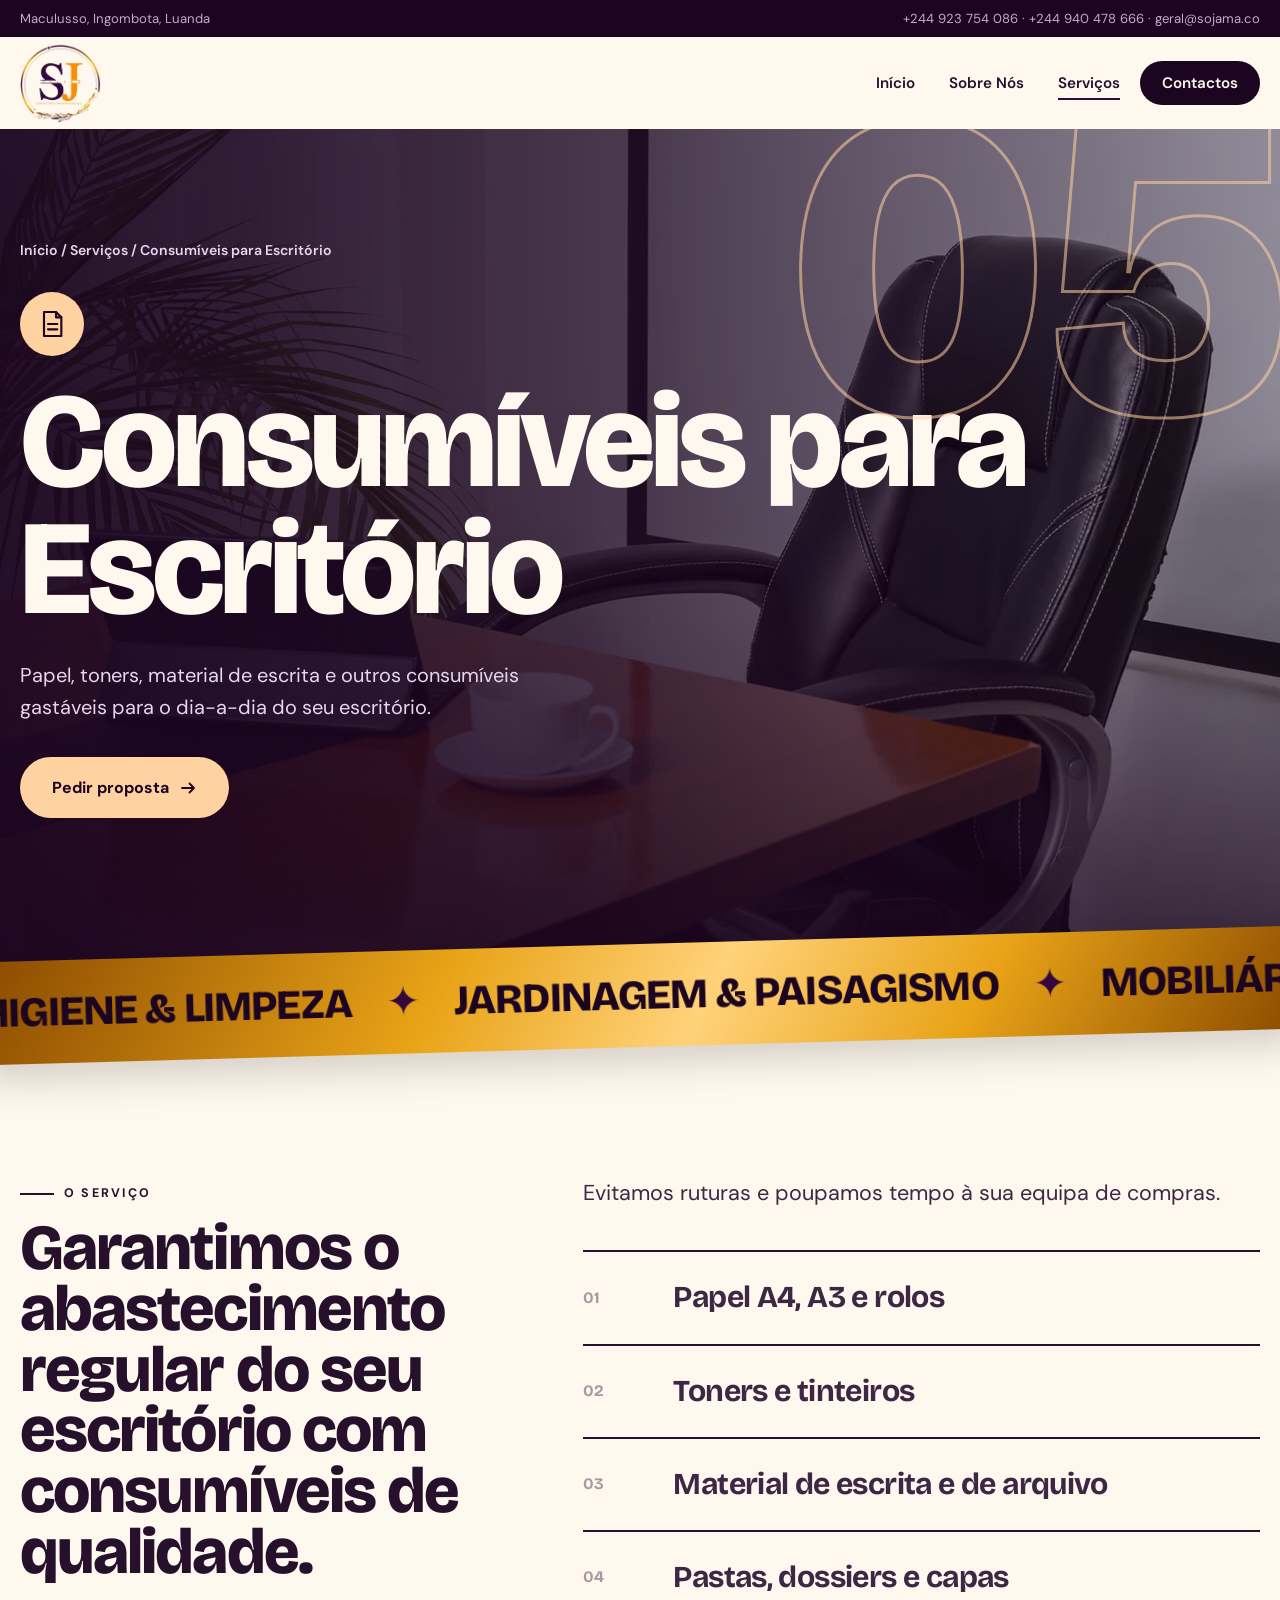
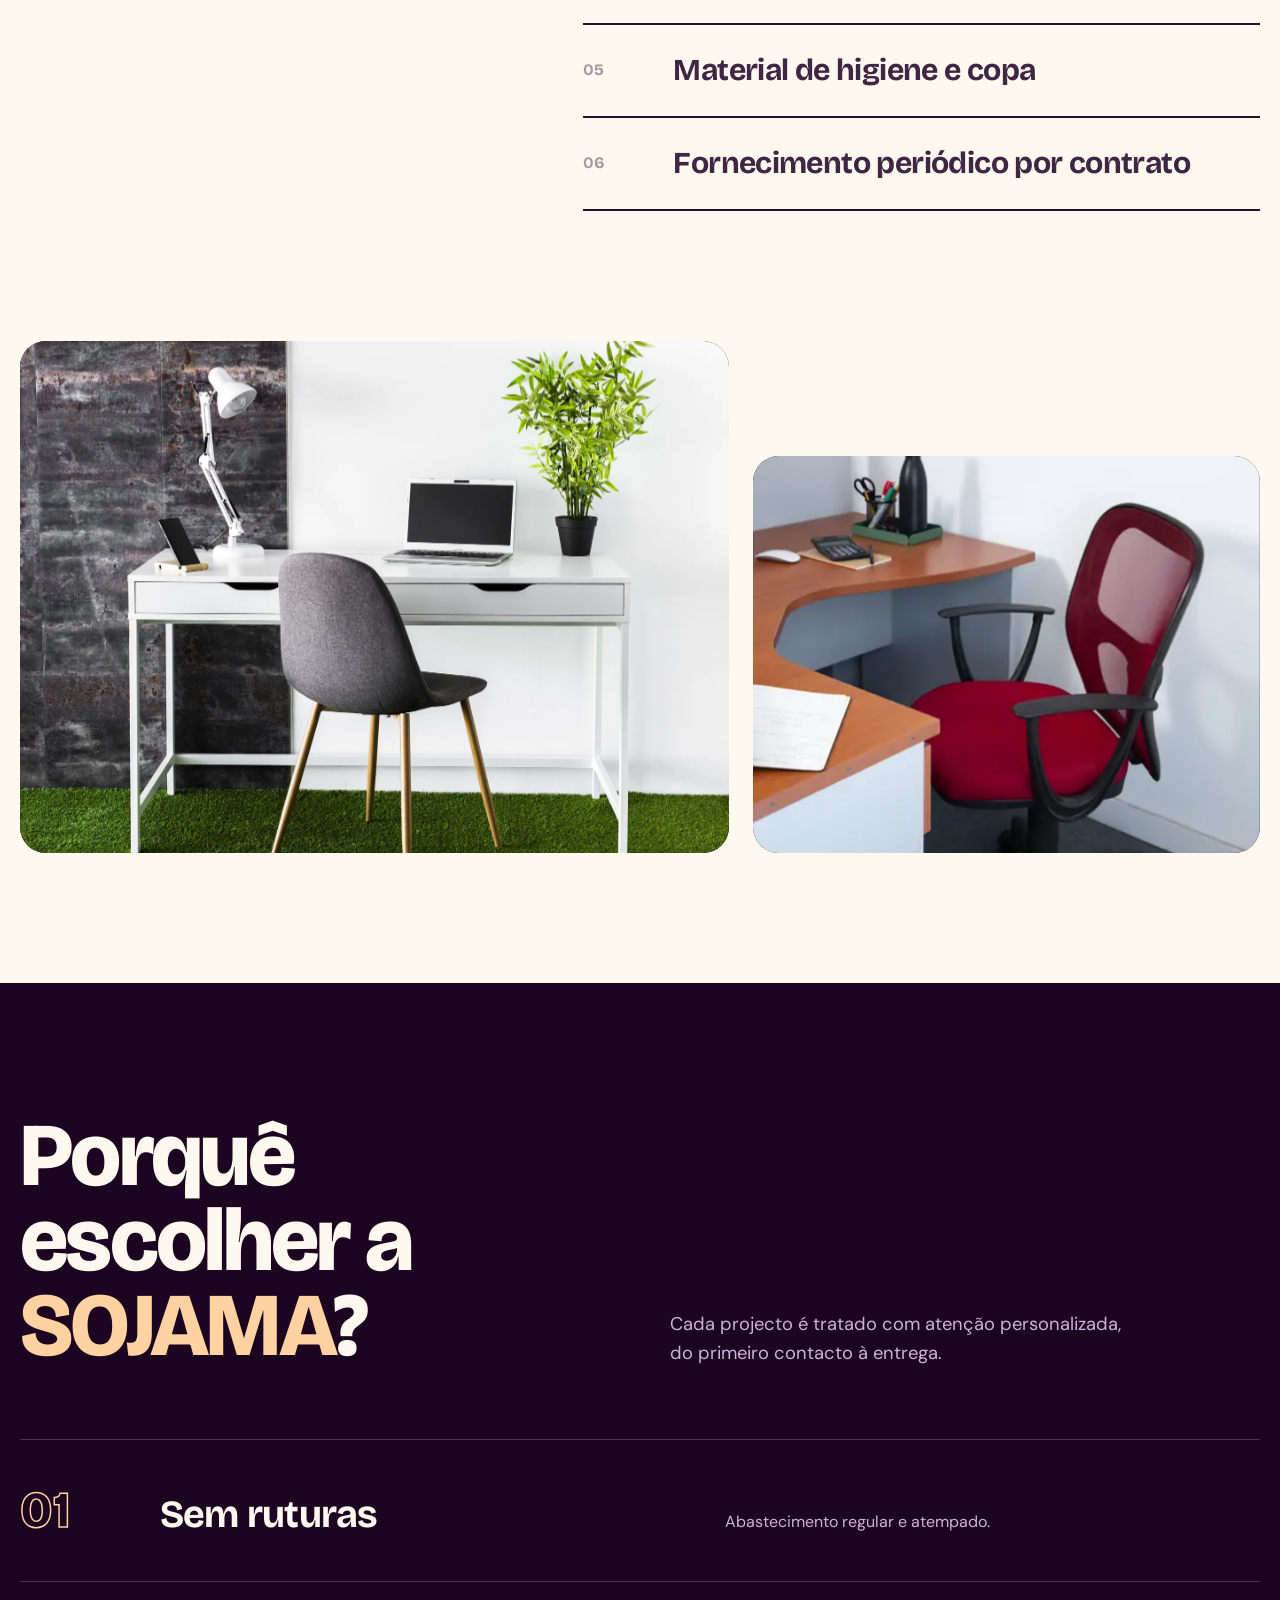
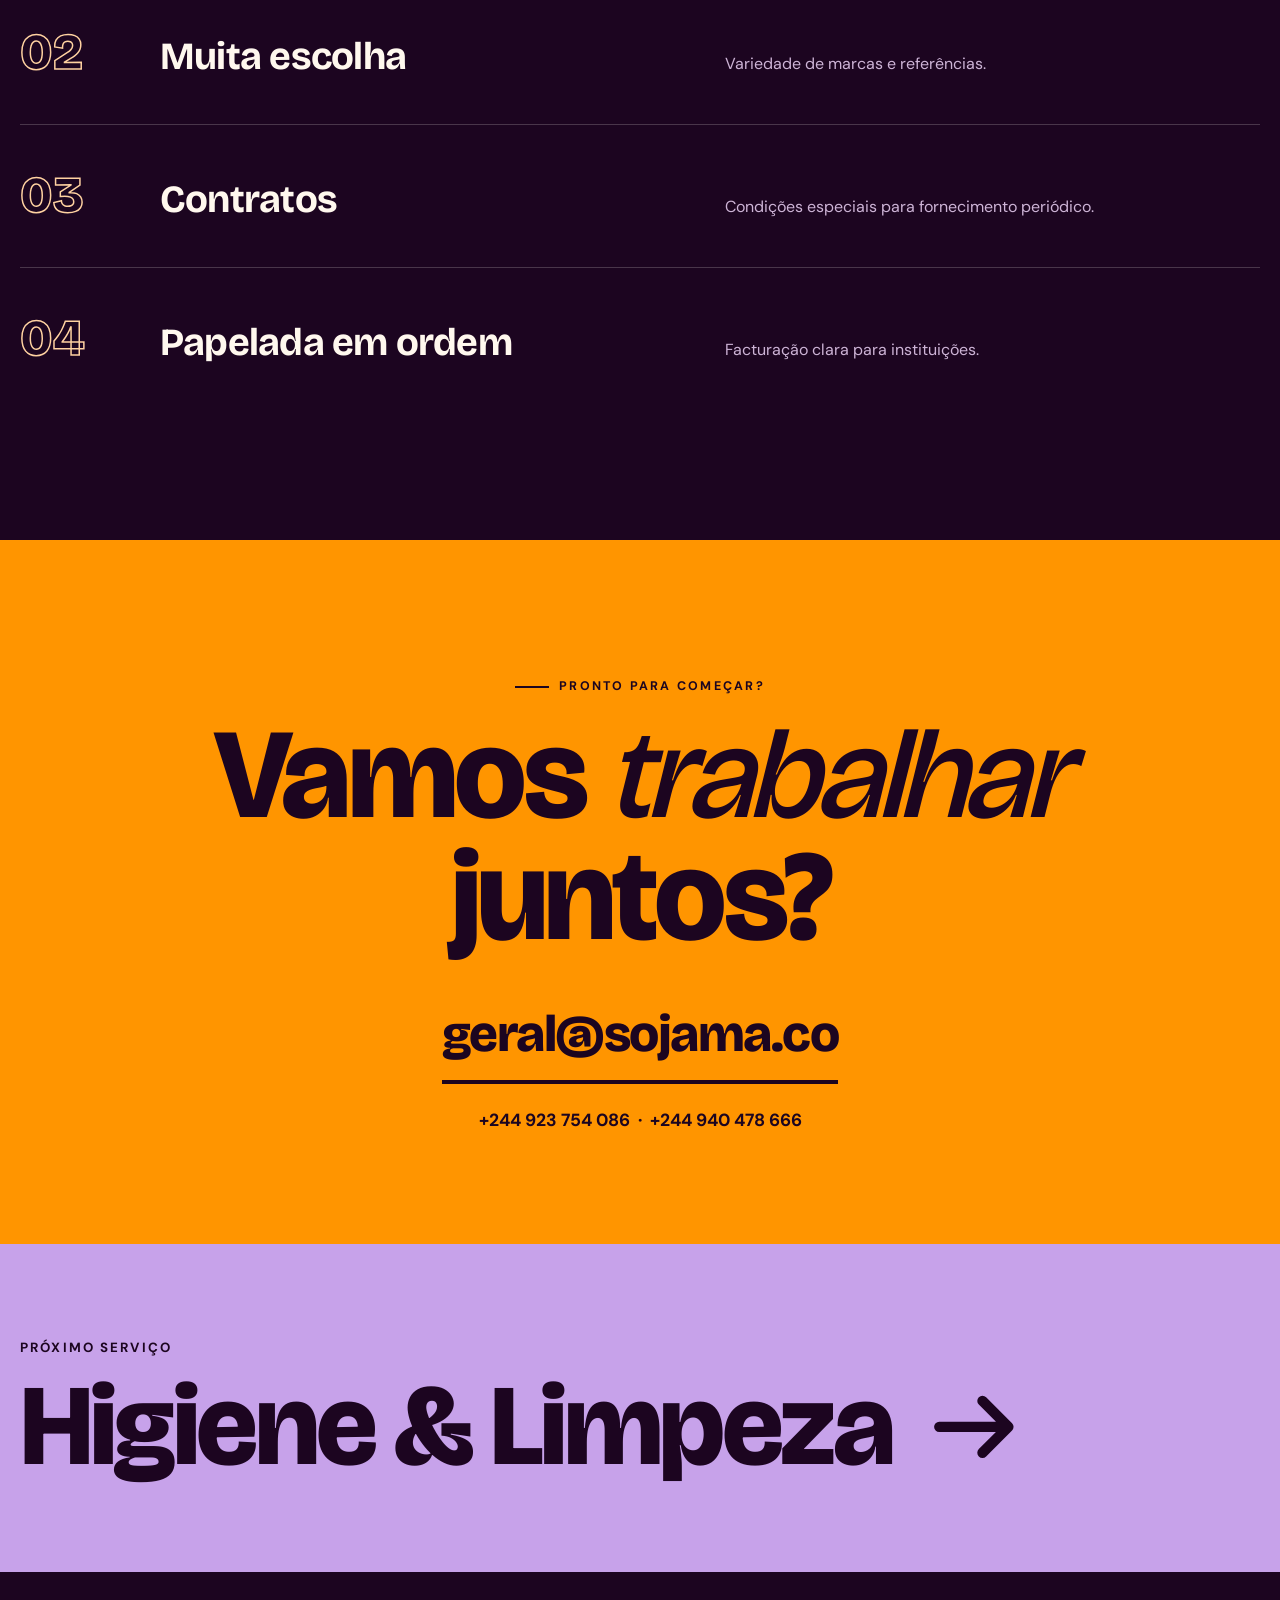
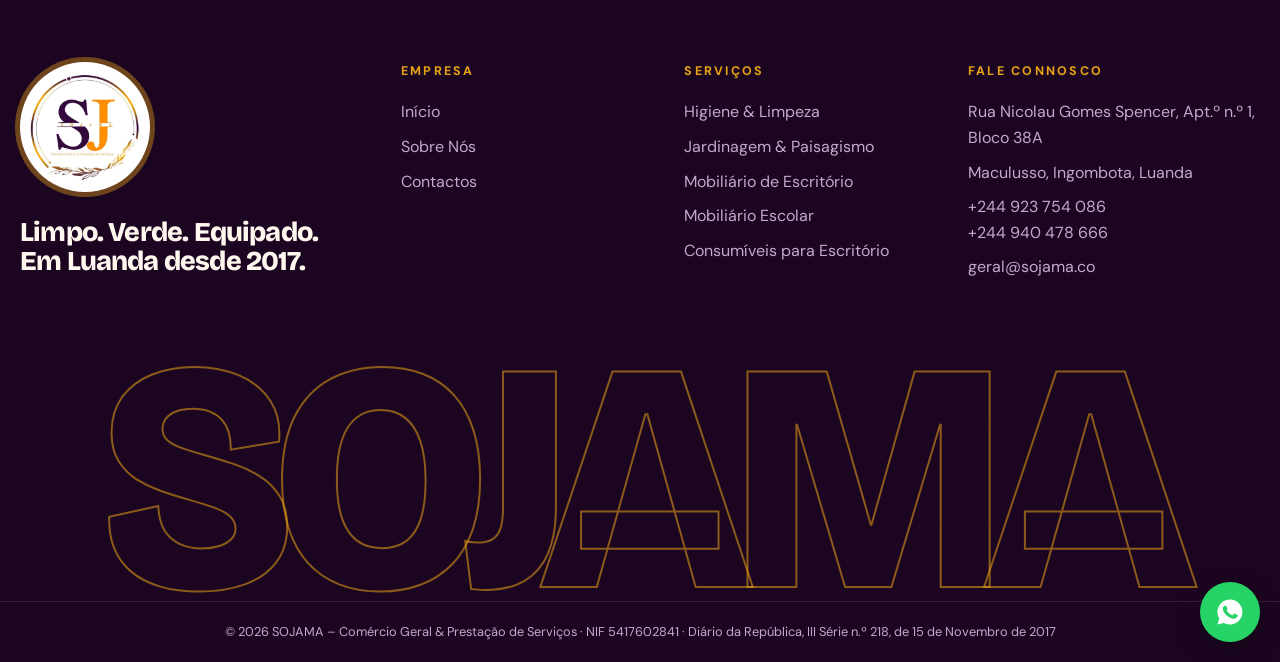
==== consumiveis-escritorio.html @ 125b34f8 "Subida da sojama" ====
<!DOCTYPE html>
<html lang="pt-AO">
<head>
<meta charset="utf-8">
<meta name="viewport" content="width=device-width, initial-scale=1">
<title>Consumíveis para Escritório | SOJAMA</title>
<meta name="description" content="Papel, toners, material de escrita e outros consumíveis gastáveis para o dia-a-dia do seu escritório.">
<link rel="preconnect" href="https://fonts.googleapis.com"><link rel="preconnect" href="https://fonts.gstatic.com" crossorigin>
<link href="https://fonts.googleapis.com/css2?family=Bricolage+Grotesque:opsz,wght@12..96,500;12..96,700;12..96,800&family=DM+Sans:wght@400;500;700&display=swap" rel="stylesheet">
<link rel="icon" href="imagem/logo.png">
<meta name="theme-color" content="#34083d">
<link rel="stylesheet" href="css/style.css">
<script>document.documentElement.classList.add('js')</script>
</head>
<body>
<div class="progress"></div>
<div class="topbar"><div class="container"><span>Maculusso, Ingombota, Luanda</span><span><a href="tel:+244923754086">+244 923 754 086</a> · <a href="tel:+244940478666">+244 940 478 666</a> · <a href="mailto:geral@sojama.co">geral@sojama.co</a></span></div></div>
<header class="site"><div class="container">
<a class="logo" href="index.html" aria-label="SOJAMA – início"><img src="imagem/logo.png" alt="SOJAMA – Comércio Geral &amp; Prestação de Serviços" width="64" height="64"></a>
<button class="burger" aria-label="Menu"><span></span><span></span><span></span></button>
<nav id="menu"><ul>
<li><a class="nl" href="index.html">Início</a></li>
<li><a class="nl" href="sobre.html">Sobre Nós</a></li>
<li class="drop"><a class="nl ativo" href="index.html#servicos">Serviços</a><ul><li><a href="higiene-limpeza.html" style="--c:#c7a2ea"><svg viewBox="0 0 24 24" fill="none" stroke="currentColor" stroke-width="1.6" stroke-linecap="round" stroke-linejoin="round" ><path d="M12 2l2.2 6.3L21 10l-6.8 1.7L12 18l-2.2-6.3L3 10l6.8-1.7z"/><path d="M19 15l.8 2.2L22 18l-2.2.8L19 21l-.8-2.2L16 18l2.2-.8z"/></svg> Higiene & Limpeza</a></li><li><a href="jardinagem-paisagismo.html" style="--c:#f2b632"><svg viewBox="0 0 24 24" fill="none" stroke="currentColor" stroke-width="1.6" stroke-linecap="round" stroke-linejoin="round" ><path d="M20 4C10 4 4 9 4 16c0 2 .8 3.5 2 4 1-5 4-8 9-10-4 3-6 6-7 11 8 0 12-6 12-17z"/></svg> Jardinagem & Paisagismo</a></li><li><a href="mobiliario-escritorio.html" style="--c:#ff9500"><svg viewBox="0 0 24 24" fill="none" stroke="currentColor" stroke-width="1.6" stroke-linecap="round" stroke-linejoin="round" ><path d="M3 8h18v3H3z"/><path d="M5 11v9M19 11v9M9 11v4h6v-4"/></svg> Mobiliário de Escritório</a></li><li><a href="mobiliario-escolar.html" style="--c:#ff7f9e"><svg viewBox="0 0 24 24" fill="none" stroke="currentColor" stroke-width="1.6" stroke-linecap="round" stroke-linejoin="round" ><path d="M2 9l10-5 10 5-10 5z"/><path d="M6 11v5c3 3 9 3 12 0v-5"/></svg> Mobiliário Escolar</a></li><li><a href="consumiveis-escritorio.html" style="--c:#ffd2a1"><svg viewBox="0 0 24 24" fill="none" stroke="currentColor" stroke-width="1.6" stroke-linecap="round" stroke-linejoin="round" ><path d="M6 3h9l4 4v14H6z"/><path d="M15 3v4h4M9 12h7M9 16h7"/></svg> Consumíveis para Escritório</a></li></ul></li>
<li><a class="nl pill" href="contactos.html">Contactos</a></li>
</ul></nav>
</div></header>

<section class="ph" style="--c:#ffd2a1"><div class="ph-bg"><img data-vel=".18" src="img/escritorio-cadeira-preta-1600.webp" srcset="img/escritorio-cadeira-preta-640.webp 512w, img/escritorio-cadeira-preta-1600.webp 1280w" sizes="100vw" width="1280" height="1918" alt="" fetchpriority="high" decoding="async"></div><div class="gnum" data-vel="-.08">05</div>
<div class="container">
<div class="crumbs"><a href="index.html">Início</a> / <a href="index.html#servicos">Serviços</a> / Consumíveis para Escritório</div>
<span class="ph-ico"><svg viewBox="0 0 24 24" fill="none" stroke="currentColor" stroke-width="1.6" stroke-linecap="round" stroke-linejoin="round" stroke-width="1.8"><path d="M6 3h9l4 4v14H6z"/><path d="M15 3v4h4M9 12h7M9 16h7"/></svg></span>
<h1 class="disp rv">Consumíveis para Escritório</h1>
<p class="sub rv">Papel, toners, material de escrita e outros consumíveis gastáveis para o dia-a-dia do seu escritório.</p>
<div class="acoes rv"><a class="btn btn-cor" href="contactos.html">Pedir proposta <svg viewBox="0 0 24 24" fill="none" stroke="currentColor" stroke-width="2.4" stroke-linecap="round" stroke-linejoin="round"><path d="M4 12h16M14 6l6 6-6 6"/></svg></a></div></div></section>
<div class="faixa " aria-hidden="true"><div class="trilho"><span>Higiene & Limpeza<i>✦</i></span><span>Jardinagem & Paisagismo<i>✦</i></span><span>Mobiliário de Escritório<i>✦</i></span><span>Mobiliário Escolar<i>✦</i></span><span>Consumíveis para Escritório<i>✦</i></span><span>Higiene & Limpeza<i>✦</i></span><span>Jardinagem & Paisagismo<i>✦</i></span><span>Mobiliário de Escritório<i>✦</i></span><span>Mobiliário Escolar<i>✦</i></span><span>Consumíveis para Escritório<i>✦</i></span><span>Higiene & Limpeza<i>✦</i></span><span>Jardinagem & Paisagismo<i>✦</i></span><span>Mobiliário de Escritório<i>✦</i></span><span>Mobiliário Escolar<i>✦</i></span><span>Consumíveis para Escritório<i>✦</i></span><span>Higiene & Limpeza<i>✦</i></span><span>Jardinagem & Paisagismo<i>✦</i></span><span>Mobiliário de Escritório<i>✦</i></span><span>Mobiliário Escolar<i>✦</i></span><span>Consumíveis para Escritório<i>✦</i></span></div></div>
<section class="pad" style="--c:#ffd2a1"><div class="container dois">
<div><span class="eyebrow rv">O serviço</span><h2 class="disp rv" style="margin-top:14px">Garantimos o abastecimento regular do seu escritório com consumíveis de qualidade.</h2></div>
<div class="txt rv"><p>Evitamos ruturas e poupamos tempo à sua equipa de compras.</p><div class="itens" style="margin-top:40px"><div class="item rv" style="--d:0s"><i>01</i><span>Papel A4, A3 e rolos</span><svg viewBox="0 0 24 24" fill="none" stroke="currentColor" stroke-width="2.4" stroke-linecap="round" stroke-linejoin="round"><path d="M4 12h16M14 6l6 6-6 6"/></svg></div><div class="item rv" style="--d:0.05s"><i>02</i><span>Toners e tinteiros</span><svg viewBox="0 0 24 24" fill="none" stroke="currentColor" stroke-width="2.4" stroke-linecap="round" stroke-linejoin="round"><path d="M4 12h16M14 6l6 6-6 6"/></svg></div><div class="item rv" style="--d:0.1s"><i>03</i><span>Material de escrita e de arquivo</span><svg viewBox="0 0 24 24" fill="none" stroke="currentColor" stroke-width="2.4" stroke-linecap="round" stroke-linejoin="round"><path d="M4 12h16M14 6l6 6-6 6"/></svg></div><div class="item rv" style="--d:0.15000000000000002s"><i>04</i><span>Pastas, dossiers e capas</span><svg viewBox="0 0 24 24" fill="none" stroke="currentColor" stroke-width="2.4" stroke-linecap="round" stroke-linejoin="round"><path d="M4 12h16M14 6l6 6-6 6"/></svg></div><div class="item rv" style="--d:0.2s"><i>05</i><span>Material de higiene e copa</span><svg viewBox="0 0 24 24" fill="none" stroke="currentColor" stroke-width="2.4" stroke-linecap="round" stroke-linejoin="round"><path d="M4 12h16M14 6l6 6-6 6"/></svg></div><div class="item rv" style="--d:0.25s"><i>06</i><span>Fornecimento periódico por contrato</span><svg viewBox="0 0 24 24" fill="none" stroke="currentColor" stroke-width="2.4" stroke-linecap="round" stroke-linejoin="round"><path d="M4 12h16M14 6l6 6-6 6"/></svg></div></div></div>
</div></section>
<section class="galeria"><div class="container gal">
<figure class="fig ga rv-img"><img src="img/escritorio-mesa-1600.webp" srcset="img/escritorio-mesa-640.webp 640w, img/escritorio-mesa-1600.webp 1600w" sizes="(min-width:960px) 58vw, 100vw" width="1600" height="1600" alt="Secretária branca com computador e cadeira" loading="lazy" decoding="async" data-par=".12"></figure>
<figure class="fig gb rv-img" style="--d:.15s"><img src="img/escritorio-cadeira-vermelha-1600.webp" srcset="img/escritorio-cadeira-vermelha-640.webp 512w, img/escritorio-cadeira-vermelha-1600.webp 1280w" sizes="(min-width:960px) 34vw, 100vw" width="1280" height="1918" alt="Posto de trabalho com cadeira ergonómica vermelha" loading="lazy" decoding="async" data-par=".12"></figure>
</div></section>
<section class="porque pad" style="--c:#ffd2a1"><div class="container">
<div class="pq-topo"><h2 class="disp rv">Porquê escolher a <span style="color:#ffd2a1">SOJAMA</span>?</h2><p class="rv">Cada projecto é tratado com atenção personalizada, do primeiro contacto à entrega.</p></div>
<div class="pq-item rv" style="--d:0s"><span class="pn" style="-webkit-text-stroke-color:#ffd2a1">01</span><h3>Sem ruturas</h3><p>Abastecimento regular e atempado.</p></div><div class="pq-item rv" style="--d:0.07s"><span class="pn" style="-webkit-text-stroke-color:#ffd2a1">02</span><h3>Muita escolha</h3><p>Variedade de marcas e referências.</p></div><div class="pq-item rv" style="--d:0.14s"><span class="pn" style="-webkit-text-stroke-color:#ffd2a1">03</span><h3>Contratos</h3><p>Condições especiais para fornecimento periódico.</p></div><div class="pq-item rv" style="--d:0.21000000000000002s"><span class="pn" style="-webkit-text-stroke-color:#ffd2a1">04</span><h3>Papelada em ordem</h3><p>Facturação clara para instituições.</p></div>
</div></section>
<section class="cta"><div class="container"><span class="eyebrow rv">Pronto para começar?</span><h2 class="disp rv">Vamos <span>trabalhar</span> juntos?</h2><a class="mail rv" href="mailto:geral@sojama.co">geral@sojama.co</a><p class="tels rv"><a href="tel:+244923754086">+244 923 754 086</a> &nbsp;·&nbsp; <a href="tel:+244940478666">+244 940 478 666</a></p></div></section>
<a class="proximo" href="higiene-limpeza.html" style="--c:#c7a2ea"><div class="container"><small>Próximo serviço</small><h2 class="disp">Higiene & Limpeza <svg viewBox="0 0 24 24" fill="none" stroke="currentColor" stroke-width="2.4" stroke-linecap="round" stroke-linejoin="round"><path d="M4 12h16M14 6l6 6-6 6"/></svg></h2></div></a>
<footer class="site"><div class="container">
<div class="fgrid">
<div><div class="flogo"><img src="imagem/logo.png" alt="SOJAMA" width="120" height="120"></div><p class="big">Limpo. Verde. Equipado. Em Luanda desde 2017.</p></div>
<div><h4>Empresa</h4><ul><li><a href="index.html">Início</a></li><li><a href="sobre.html">Sobre Nós</a></li><li><a href="contactos.html">Contactos</a></li></ul></div>
<div><h4>Serviços</h4><ul><li><a href="higiene-limpeza.html">Higiene & Limpeza</a></li><li><a href="jardinagem-paisagismo.html">Jardinagem & Paisagismo</a></li><li><a href="mobiliario-escritorio.html">Mobiliário de Escritório</a></li><li><a href="mobiliario-escolar.html">Mobiliário Escolar</a></li><li><a href="consumiveis-escritorio.html">Consumíveis para Escritório</a></li></ul></div>
<div><h4>Fale connosco</h4><ul><li>Rua Nicolau Gomes Spencer, Apt.º n.º 1, Bloco 38A</li><li>Maculusso, Ingombota, Luanda</li><li><a href="tel:+244923754086">+244 923 754 086</a><br><a href="tel:+244940478666">+244 940 478 666</a></li><li><a href="mailto:geral@sojama.co">geral@sojama.co</a></li></ul></div>
</div></div>
<div class="wordmark" aria-hidden="true">SOJAMA</div>
<div class="legal">© 2026 SOJAMA – Comércio Geral &amp; Prestação de Serviços · NIF 5417602841 · Diário da República, III Série n.º 218, de 15 de Novembro de 2017</div>
</footer>
<a class="whats" href="https://wa.me/244923754086" aria-label="WhatsApp" target="_blank" rel="noopener"><svg viewBox="0 0 24 24" fill="currentColor"><path d="M12 2a10 10 0 00-8.6 15.1L2 22l5-1.3A10 10 0 1012 2zm5.2 14.1c-.2.6-1.3 1.2-1.8 1.2-.5.1-1 .2-3.3-.7-2.8-1.2-4.6-4-4.7-4.2-.1-.2-1.1-1.5-1.1-2.9s.7-2 1-2.3c.2-.3.5-.3.7-.3h.5c.2 0 .4 0 .6.5l.8 2c.1.2.1.3 0 .5l-.3.4c-.1.2-.3.3-.1.6.2.3.8 1.3 1.7 2.1 1.1 1 2.1 1.300 2.400 1.500.3.100.5.100.600-.1l.9-1c.2-.3.4-.2.600-.1l1.900.9c.3.1.5.2.5.3.1.100.1.600-.1 1.200z"/></svg></a>
<script src="js/main.js"></script>
</body>
</html>
---- css/style.css ----
:root{
  --noite:#1c0520; --roxo:#34083d; --laranja:#ff9500; --ouro:#e8a317; --laranja2:#ff7f9e; --creme:#fff8ee; --tinta:#26102c; --suave:#6e5a75;
  --c:var(--laranja);
  --disp:'Bricolage Grotesque','Segoe UI',system-ui,sans-serif;
  --corpo:'DM Sans','Segoe UI',system-ui,sans-serif;
  --ease:cubic-bezier(.2,.8,.2,1);
}
*{box-sizing:border-box;margin:0;padding:0}
html{scroll-behavior:smooth;overflow-x:clip}
body{font-family:var(--corpo);color:var(--tinta);background:var(--creme);line-height:1.6;overflow-x:clip;animation:entra .7s var(--ease) both}
body.sai{opacity:0;transform:translateY(-12px);transition:.25s}
@keyframes entra{from{opacity:0;transform:translateY(14px)}to{opacity:1;transform:none}}
a{color:inherit;text-decoration:none}
ul{list-style:none}
svg{display:block}
.container{width:min(1280px,100% - 40px);margin-inline:auto}
.disp{font-family:var(--disp);letter-spacing:-.03em;line-height:.95;font-weight:800}
.eyebrow{display:inline-flex;align-items:center;gap:10px;font-weight:700;font-size:.78rem;letter-spacing:.18em;text-transform:uppercase}
.eyebrow::before{content:"";width:34px;height:2px;background:currentColor}
.progress{position:fixed;top:0;left:0;height:4px;width:100%;background:var(--laranja2);transform:scaleX(0);transform-origin:0 50%;z-index:100}

/* Revelar ao rolar */
.js .rv{opacity:0;transform:translateY(46px);transition:opacity .9s var(--ease),transform .9s var(--ease);transition-delay:var(--d,0s)}
.js .rv.in{opacity:1;transform:none}
.js .rv-l{opacity:0;transform:translateX(-60px);transition:.9s var(--ease);transition-delay:var(--d,0s)}
.js .rv-l.in{opacity:1;transform:none}

/* Cabeçalho */
.topbar{background:var(--noite);color:#c4a8cf;font-size:.82rem}
.topbar .container{display:flex;justify-content:space-between;gap:12px;flex-wrap:wrap;padding:8px 0}
.topbar a:hover{color:var(--laranja)}
header.site{position:sticky;top:0;z-index:60;background:rgba(255,248,238,.88);backdrop-filter:blur(14px);transition:box-shadow .3s}
header.site.rolou{box-shadow:0 8px 30px rgba(28,5,32,.12)}
header.site .container{display:flex;align-items:center;justify-content:space-between;height:78px;transition:height .3s}
header.site.rolou .container{height:64px}
.logo{display:flex;align-items:center;gap:10px;font-family:var(--disp);font-weight:800;font-size:1.55rem;letter-spacing:-.03em}
.logo .mark{width:42px;height:42px;border-radius:50% 50% 50% 8px;background:var(--roxo);color:var(--laranja);display:grid;place-items:center;transition:transform .5s var(--ease)}
.logo:hover .mark{transform:rotate(-12deg) scale(1.1)}
.logo small{display:block;font-family:var(--corpo);font-size:.6rem;font-weight:600;letter-spacing:.14em;text-transform:uppercase;color:var(--suave);margin-top:-3px}
nav ul{display:flex;gap:6px;align-items:center}
nav a.nl{position:relative;display:block;padding:8px 14px;font-weight:600;font-size:.95rem}
nav a.nl::after{content:"";position:absolute;left:14px;right:14px;bottom:3px;height:2px;background:var(--roxo);transform:scaleX(0);transform-origin:0 50%;transition:transform .4s var(--ease)}
nav a.nl:hover::after,nav a.nl.ativo::after{transform:scaleX(1)}
nav li.drop{position:relative}
nav li.drop>ul{position:absolute;top:100%;left:0;min-width:300px;background:var(--noite);border-radius:18px;padding:10px;display:block;opacity:0;visibility:hidden;transform:translateY(12px);transition:.35s var(--ease)}
nav li.drop:hover>ul,nav li.drop:focus-within>ul{opacity:1;visibility:visible;transform:none}
nav li.drop>ul a{display:flex;align-items:center;gap:12px;padding:11px 14px;border-radius:12px;color:#ecdcf2;font-weight:500;transition:.25s}
nav li.drop>ul a:hover{background:var(--c);color:var(--noite);padding-left:20px}
nav li.drop>ul a svg{width:20px;height:20px}
.pill{background:var(--noite);color:var(--creme)!important;border-radius:99px;padding:10px 22px!important;transition:.3s}
.pill:hover{background:var(--roxo);transform:translateY(-2px)}
.pill::after{display:none!important}
.burger{display:none;background:none;border:0;cursor:pointer;width:44px;height:44px;position:relative}
.burger span{position:absolute;left:10px;right:10px;height:2px;background:var(--noite);transition:.3s}
.burger span:nth-child(1){top:15px}.burger span:nth-child(2){top:22px}.burger span:nth-child(3){top:29px}
.burger.x span:nth-child(1){top:22px;transform:rotate(45deg)}.burger.x span:nth-child(2){opacity:0}.burger.x span:nth-child(3){top:22px;transform:rotate(-45deg)}

/* Botões */
.btn{display:inline-flex;align-items:center;gap:10px;padding:16px 30px;border-radius:99px;font-weight:700;font-size:1rem;border:2px solid transparent;transition:background .3s,color .3s,box-shadow .3s;cursor:pointer;font-family:var(--corpo)}
.btn svg{width:18px;height:18px;transition:transform .35s var(--ease)}
.btn:hover svg{transform:translateX(5px)}
.btn-laranja{background:var(--laranja);color:var(--noite)}
.btn-laranja:hover{box-shadow:0 0 0 8px rgba(255,149,0,.25)}
.btn-linha{border-color:currentColor}
.btn-linha:hover{background:var(--creme);color:var(--noite)}
.btn-noite{background:var(--noite);color:var(--creme)}
.btn-noite:hover{box-shadow:0 0 0 8px rgba(28,5,32,.15)}

/* HERO */
.hero{position:relative;background:var(--noite);color:var(--creme);overflow:hidden;padding:80px 0 110px;isolation:isolate}
.hero::before{content:"";position:absolute;inset:0;z-index:-1;background:radial-gradient(circle at 80% 20%,rgba(98,22,112,.75),transparent 55%),radial-gradient(circle at 10% 90%,rgba(255,149,0,.25),transparent 45%)}
.hero .grao{position:absolute;inset:0;z-index:-1;opacity:.5;background-image:radial-gradient(rgba(255,149,0,.18) 1.5px,transparent 1.6px);background-size:28px 28px;mask-image:linear-gradient(to bottom,#000,transparent 85%)}
.blob{position:absolute;z-index:-1;border-radius:50%;filter:blur(2px);will-change:transform}
.b1{width:340px;height:340px;background:var(--laranja);right:-90px;top:60px;opacity:.95;border-radius:62% 38% 55% 45%/50% 55% 45% 50%;animation:morph 12s ease-in-out infinite}
.b2{width:170px;height:170px;background:var(--laranja2);right:26%;bottom:60px;animation:flutua 7s ease-in-out infinite}
.b3{width:90px;height:90px;border:10px solid var(--ouro);right:14%;top:42%;background:none;animation:flutua 9s ease-in-out infinite reverse}
@keyframes morph{50%{border-radius:40% 60% 38% 62%/60% 40% 60% 40%;transform:rotate(25deg) scale(1.06)}}
@keyframes flutua{50%{transform:translateY(-26px)}}
.hero h1{font-size:clamp(3.6rem,13.5vw,12rem);margin:22px 0 28px}
.hero h1 .ln{display:block;overflow:hidden;padding-bottom:.06em}
.hero h1 .ln>span{display:inline-block;transform:translateY(105%);animation:sobe 1.1s var(--ease) forwards}
.hero h1 .ln:nth-child(2)>span{animation-delay:.12s}
.hero h1 .ln:nth-child(3)>span{animation-delay:.24s}
@keyframes sobe{to{transform:none}}
.t-laranja{color:var(--laranja)}
.t-linha{color:transparent;-webkit-text-stroke:2px var(--creme)}
.t-ouro{color:var(--ouro);font-style:italic;font-weight:600}
.hero p.sub{max-width:520px;font-size:1.2rem;color:#d9c3e2;margin-bottom:34px}
.hero .acoes{display:flex;gap:14px;flex-wrap:wrap}
.selo{position:absolute;right:6%;bottom:70px;width:170px;height:170px;display:grid;place-items:center}
.selo svg{position:absolute;inset:0;width:100%;height:100%;animation:gira 18s linear infinite}
.selo text{fill:var(--creme);font-size:12.2px;letter-spacing:.2em;font-weight:700;text-transform:uppercase}
.selo .c{width:62px;height:62px;border-radius:50%;background:var(--ouro);color:var(--noite);display:grid;place-items:center;font-family:var(--disp);font-weight:800;font-size:1.2rem}
@keyframes gira{to{transform:rotate(360deg)}}

/* Faixa em movimento */
.faixa{background:var(--ouro);color:var(--noite);transform:rotate(-1.6deg);margin:-34px -20px 0;position:relative;z-index:5;overflow:hidden;padding:18px 0;box-shadow:0 14px 40px rgba(0,0,0,.18)}
.faixa.verde{background:var(--laranja)}
.faixa .trilho{display:flex;width:max-content;animation:corre 28s linear infinite}
.faixa:hover .trilho{animation-play-state:paused}
.faixa span{font-family:var(--disp);font-weight:800;font-size:clamp(1.6rem,3.4vw,2.6rem);letter-spacing:-.02em;white-space:nowrap;padding-right:34px;display:inline-flex;align-items:center;gap:34px;text-transform:uppercase}
.faixa span i{font-style:normal;color:var(--laranja2)}
@keyframes corre{to{transform:translateX(-50%)}}

section{position:relative}
.pad{padding:130px 0}

/* Manifesto */
.manifesto{padding:150px 0 120px}
.manifesto p{font-family:var(--disp);font-weight:700;font-size:clamp(2rem,5vw,4.4rem);line-height:1.08;letter-spacing:-.03em;max-width:1100px}
.manifesto em{font-style:normal;background:linear-gradient(transparent 62%,var(--laranja) 62%);padding:0 .08em}
.manifesto em.o{background:linear-gradient(transparent 62%,var(--ouro) 62%)}
.manifesto em.c{background:linear-gradient(transparent 62%,rgba(255,149,0,.6) 62%)}

/* Lista editorial de serviços */
.servicos-lista{background:var(--creme)}
.sl-topo{display:flex;justify-content:space-between;align-items:end;gap:30px;flex-wrap:wrap;margin-bottom:50px}
.sl-topo h2{font-size:clamp(2.8rem,8vw,7rem)}
.sl-topo p{max-width:340px;color:var(--suave)}
.linha-s{position:relative;display:grid;grid-template-columns:90px 1fr 1.1fr 70px;gap:28px;align-items:center;padding:34px 24px;border-top:2px solid var(--tinta);overflow:hidden;isolation:isolate;transition:color .4s}
.linha-s:last-child{border-bottom:2px solid var(--tinta)}
.linha-s::before{content:"";position:absolute;inset:0;background:var(--c);transform:translateY(101%);transition:transform .55s var(--ease);z-index:-1}
.linha-s:hover::before{transform:none}
.linha-s .n{font-family:var(--disp);font-weight:800;font-size:1.3rem;opacity:.5}
.linha-s h3{font-family:var(--disp);font-weight:800;font-size:clamp(1.9rem,4.6vw,4rem);letter-spacing:-.035em;line-height:1;transition:transform .5s var(--ease)}
.linha-s:hover h3{transform:translateX(18px)}
.linha-s p{color:var(--suave);transition:color .3s}
.linha-s:hover p{color:var(--noite)}
.linha-s .seta{width:62px;height:62px;border-radius:50%;border:2px solid currentColor;display:grid;place-items:center;transition:.45s var(--ease)}
.linha-s .seta svg{width:24px;height:24px}
.linha-s:hover .seta{background:var(--noite);color:var(--c);transform:rotate(-45deg) scale(1.1)}
.linha-s .ic{position:absolute;right:130px;top:50%;width:120px;height:120px;opacity:0;transform:translateY(-50%) scale(.6) rotate(-20deg);transition:.55s var(--ease);color:var(--noite);pointer-events:none}
.linha-s:hover .ic{opacity:.14;transform:translateY(-50%) scale(1) rotate(0)}

/* Números */
.numeros{background:var(--laranja);color:var(--noite);overflow:hidden;padding:120px 0}
.numeros::before{content:"SOJAMA";position:absolute;left:-2%;bottom:-8%;font-family:var(--disp);font-weight:800;font-size:28vw;line-height:.8;color:rgba(28,5,32,.07);white-space:nowrap;pointer-events:none}
.num-grid{display:grid;grid-template-columns:repeat(4,1fr);gap:20px;position:relative}
.num{border-left:2px solid var(--noite);padding-left:22px}
.num b{display:block;font-family:var(--disp);font-weight:800;font-size:clamp(4rem,9vw,8.4rem);line-height:.9;letter-spacing:-.05em}
.num>span{display:block;font-weight:600;margin-top:8px;max-width:180px}

/* Porquê */
.porque{background:var(--noite);color:var(--creme);overflow:hidden}
.porque .blob{opacity:.15}
.pq-topo{display:grid;grid-template-columns:1fr 1fr;gap:60px;align-items:end;margin-bottom:70px}
.pq-topo h2{font-size:clamp(2.8rem,7vw,6.4rem)}
.pq-topo p{color:#cdb4d6;font-size:1.15rem;max-width:460px}
.pq-item{display:grid;grid-template-columns:110px 1fr 1fr;gap:30px;align-items:baseline;padding:30px 0;border-top:1px solid rgba(255,248,238,.2);transition:padding .5s var(--ease)}
.pq-item:hover{padding-left:24px}
.pq-item:hover .pn{color:var(--laranja);-webkit-text-stroke:0}
.pq-item .pn{font-family:var(--disp);font-weight:800;font-size:3.2rem;color:transparent;-webkit-text-stroke:1.5px var(--laranja);transition:.4s}
.pq-item h3{font-family:var(--disp);font-size:clamp(1.5rem,3vw,2.5rem);letter-spacing:-.02em;line-height:1.05}
.pq-item p{color:#cdb4d6}

/* CTA gigante */
.cta{background:var(--laranja2);color:var(--noite);text-align:center;overflow:hidden;padding:130px 0 110px}
.cta h2{font-size:clamp(3rem,10vw,9rem);margin:18px 0 36px}
.cta h2 span{display:inline-block;font-style:italic;font-weight:500;transition:transform .5s var(--ease)}
.cta h2:hover span{transform:rotate(-4deg) scale(1.05)}
.cta .mail{display:inline-block;font-family:var(--disp);font-weight:800;font-size:clamp(1.4rem,4vw,3.4rem);letter-spacing:-.03em;border-bottom:4px solid var(--noite);padding-bottom:4px;transition:.3s}
.cta .mail:hover{color:var(--creme);border-color:var(--creme)}
.cta .tels{margin-top:22px;font-weight:700;font-size:1.1rem}

/* PÁGINAS INTERNAS - hero */
.ph{position:relative;background:var(--c);color:var(--noite);padding:70px 0 100px;overflow:hidden;isolation:isolate}
.ph.escuro{background:var(--noite);color:var(--creme)}
.ph .crumbs{font-size:.88rem;font-weight:600;margin-bottom:30px;opacity:.75}
.ph .crumbs a:hover{text-decoration:underline}
.ph h1{font-size:clamp(3rem,10.5vw,10rem);max-width:1100px;margin-bottom:26px}
.ph p.sub{font-size:1.25rem;max-width:560px}
.ph .gnum{position:absolute;right:-1%;top:-4%;font-family:var(--disp);font-weight:800;font-size:clamp(14rem,34vw,34rem);line-height:.8;color:transparent;-webkit-text-stroke:3px rgba(28,5,32,.22);z-index:-1;pointer-events:none}
.ph.escuro .gnum{-webkit-text-stroke-color:rgba(255,149,0,.25)}
.ph .gic{position:absolute;right:9%;bottom:40px;width:min(24vw,260px);height:auto;aspect-ratio:1;color:var(--noite);opacity:.9;animation:flutua 6s ease-in-out infinite}
.ph .acoes{margin-top:34px}

.dois{display:grid;grid-template-columns:5fr 7fr;gap:80px;align-items:start}
.dois h2{font-size:clamp(2.4rem,5vw,4.6rem)}
.dois .txt{font-size:1.35rem;line-height:1.55;color:#3d2745}
.dois .txt p+p{margin-top:1.1em}
.dados dt{font-weight:700;font-size:.75rem;letter-spacing:.16em;text-transform:uppercase;color:var(--suave);margin-top:22px}
.dados dd{font-family:var(--disp);font-weight:700;font-size:1.5rem;letter-spacing:-.02em;border-bottom:2px solid var(--tinta);padding-bottom:10px;margin-top:2px}

/* lista de itens do serviço */
.itens{margin-top:10px}
.item{display:grid;grid-template-columns:70px 1fr 40px;gap:20px;align-items:center;padding:22px 0;border-bottom:2px solid var(--tinta);font-family:var(--disp);font-weight:700;font-size:clamp(1.25rem,2.4vw,1.9rem);letter-spacing:-.02em;transition:padding .45s var(--ease),background .3s}
.item:first-child{border-top:2px solid var(--tinta)}
.item i{font-style:normal;font-size:1rem;opacity:.45}
.item:hover{padding-left:22px;background:linear-gradient(90deg,var(--c),transparent)}
.item svg{width:26px;height:26px;opacity:0;transform:translateX(-14px);transition:.4s var(--ease)}
.item:hover svg{opacity:1;transform:none}

/* navegação seguinte */
.proximo{display:block;background:var(--c);color:var(--noite);padding:90px 0;overflow:hidden;position:relative}
.proximo small{font-weight:700;letter-spacing:.16em;text-transform:uppercase}
.proximo h2{font-size:clamp(3rem,9vw,8rem);display:flex;align-items:center;gap:30px;transition:gap .5s var(--ease);margin-top:12px}
.proximo:hover h2{gap:60px}
.proximo h2 svg{width:.9em;height:.9em;flex:none}

/* Contactos */
.contacto-grid{display:grid;grid-template-columns:1.1fr .9fr;gap:90px}
.contacto-grid h2{font-size:clamp(2.6rem,6vw,5.4rem);margin-bottom:34px}
form{display:grid;gap:26px}
.campo{position:relative}
.campo input,.campo textarea,.campo select{width:100%;background:none;border:0;border-bottom:2px solid var(--tinta);padding:22px 0 10px;font:inherit;font-size:1.15rem;color:inherit;border-radius:0;outline:none}
.campo textarea{min-height:120px;resize:vertical}
.campo label{position:absolute;left:0;top:22px;color:var(--suave);transition:.3s var(--ease);pointer-events:none}
.campo input:focus+label,.campo input:not(:placeholder-shown)+label,.campo textarea:focus+label,.campo textarea:not(:placeholder-shown)+label,.campo select+label{top:0;font-size:.75rem;font-weight:700;letter-spacing:.12em;text-transform:uppercase;color:var(--roxo)}
.campo::after{content:"";position:absolute;left:0;bottom:0;height:4px;width:100%;background:var(--laranja2);transform:scaleX(0);transform-origin:0 50%;transition:transform .5s var(--ease)}
.campo:focus-within::after{transform:scaleX(1)}
.contacto-info .bloco{padding:26px 0;border-top:2px solid var(--tinta)}
.contacto-info .bloco:last-child{border-bottom:2px solid var(--tinta)}
.contacto-info small{display:block;font-weight:700;font-size:.75rem;letter-spacing:.16em;text-transform:uppercase;color:var(--suave);margin-bottom:6px}
.contacto-info .v{font-family:var(--disp);font-weight:700;font-size:clamp(1.3rem,2.4vw,2rem);letter-spacing:-.02em;line-height:1.2}
.contacto-info a.v:hover{color:var(--roxo)}

/* Rodapé */
footer.site{background:var(--noite);color:#c4a8cf;padding:90px 0 0;overflow:hidden}
.fgrid{display:grid;grid-template-columns:1.4fr 1fr 1fr 1.2fr;gap:40px;padding-bottom:60px}
footer.site h4{color:var(--laranja);font-size:.78rem;letter-spacing:.18em;text-transform:uppercase;margin-bottom:18px}
footer.site li{margin-bottom:9px}
footer.site a{transition:.25s}
footer.site a:hover{color:var(--creme);padding-left:6px}
footer.site .big{font-family:var(--disp);font-weight:800;color:var(--creme);font-size:1.7rem;letter-spacing:-.03em;line-height:1.1;max-width:340px}
.wordmark{font-family:var(--disp);font-weight:800;font-size:25.5vw;line-height:.74;letter-spacing:-.06em;color:transparent;-webkit-text-stroke:2px rgba(255,149,0,.5);text-align:center;margin-top:10px;transition:color .6s;user-select:none;white-space:nowrap}
.wordmark:hover{color:var(--laranja)}
.legal{border-top:1px solid rgba(255,255,255,.12);padding:20px 0;font-size:.8rem;text-align:center;position:relative;z-index:1;background:var(--noite)}
.whats{position:fixed;right:20px;bottom:20px;width:60px;height:60px;border-radius:50%;background:#25d366;color:#fff;display:grid;place-items:center;z-index:70;box-shadow:0 8px 24px rgba(0,0,0,.3);animation:pulsa 2.6s infinite}
.whats svg{width:30px;height:30px}
@keyframes pulsa{0%{box-shadow:0 0 0 0 rgba(37,211,102,.6)}70%,100%{box-shadow:0 0 0 22px rgba(37,211,102,0)}}

@media(max-width:960px){
  .burger{display:block}
  nav{position:fixed;inset:78px 0 0 0;background:var(--noite);padding:30px 24px;transform:translateX(100%);transition:transform .5s var(--ease);overflow:auto}
  nav.aberto{transform:none}
  nav ul{flex-direction:column;align-items:stretch;gap:0}
  nav a.nl{color:var(--creme);font-family:var(--disp);font-size:2rem;font-weight:800;padding:10px 0}
  nav a.nl::after{display:none}
  nav li.drop>ul{position:static;opacity:1;visibility:visible;transform:none;background:none;padding:0 0 10px}
  .pill{display:inline-block;margin-top:14px;background:var(--laranja);color:var(--noite)!important}
  .linha-s{grid-template-columns:50px 1fr 54px;padding:26px 8px}
  .linha-s p{display:none}
  .linha-s .ic{display:none}
  .num-grid{grid-template-columns:1fr 1fr;gap:40px 20px}
  .pq-topo,.dois,.contacto-grid{grid-template-columns:1fr;gap:36px}
  .pq-item{grid-template-columns:70px 1fr}
  .pq-item p{grid-column:2}
  .fgrid{grid-template-columns:1fr 1fr}
  .selo{display:none}
  .ph .gic{display:none}
  .pad{padding:90px 0}
}
@media(max-width:560px){.fgrid{grid-template-columns:1fr}.hero{padding-top:50px}.t-linha{-webkit-text-stroke-width:1.5px}}
@media(prefers-reduced-motion:reduce){
  *,*::before,*::after{animation-duration:.01ms!important;animation-iteration-count:1!important;transition-duration:.01ms!important}
  .js .rv,.js .rv-l{opacity:1;transform:none}
}
@media(max-width:560px){.b1{width:200px;height:200px;right:-80px;top:20px;opacity:.55}.b2{width:90px;height:90px;right:8%;bottom:40px}.b3{display:none}.hero .acoes .btn{padding:14px 22px}}

/* ===== Logótipo e cores da marca ===== */
:root{--ouro-claro:#ffd27a;--grad-ouro:linear-gradient(120deg,#8a4a00 0%,#e8a317 35%,#ffd27a 55%,#e8a317 75%,#8a4a00 100%)}
.logo img{height:64px;width:auto;transition:transform .6s var(--ease)}
header.site.rolou .logo img{height:52px}
.logo:hover img{transform:rotate(-6deg) scale(1.06)}
header.site .container{height:84px}
header.site.rolou .container{height:68px}
.progress{background:var(--grad-ouro)}
.cta{background:var(--laranja)}
.hero{background:var(--noite)}
.hero::before{background:radial-gradient(circle at 78% 30%,rgba(98,22,112,.8),transparent 55%),radial-gradient(circle at 8% 95%,rgba(255,149,0,.28),transparent 45%)}
.b1{background:var(--grad-ouro);opacity:.9}
.b2{background:var(--roxo);border:3px solid var(--ouro);width:200px;height:200px;right:34%}
.arco{position:absolute;z-index:-1;width:520px;right:2%;top:12%;opacity:.8;animation:gira 40s linear infinite}
.t-ouro{background:var(--grad-ouro);-webkit-background-clip:text;background-clip:text;color:transparent;padding-right:.08em}
.t-linha{-webkit-text-stroke-color:var(--ouro-claro)}
.selo{width:330px;height:330px;right:5%;bottom:auto;top:50%;margin-top:-120px}
.selo text{font-size:9.4px;fill:var(--ouro-claro)}
.selo .c{width:230px;height:230px;background:#fff;box-shadow:0 20px 60px rgba(0,0,0,.4),0 0 0 6px rgba(232,163,23,.35);overflow:hidden;animation:flutua 6s ease-in-out infinite}
.selo .c img{width:88%;height:auto}
.numeros{background:var(--grad-ouro);background-size:200% 100%;animation:brilho 12s ease-in-out infinite alternate}
@keyframes brilho{to{background-position:100% 0}}
.numeros::before{color:rgba(28,5,32,.09)}
.num{border-color:var(--noite)}
.manifesto em{background:linear-gradient(transparent 62%,rgba(255,149,0,.55) 62%)}
.manifesto em.o{background:linear-gradient(transparent 62%,rgba(232,163,23,.6) 62%)}
.manifesto em.c{background:linear-gradient(transparent 62%,rgba(199,162,234,.7) 62%)}
.faixa{background:var(--grad-ouro)}
.faixa.verde{background:var(--laranja)}
.faixa span i{color:var(--roxo)}
.pq-item .pn{-webkit-text-stroke-color:var(--ouro)}
.pq-item:hover .pn{color:var(--ouro)}
.cta h2 span{font-family:var(--disp)}
.campo::after{background:var(--grad-ouro)}
.eyebrow.t-laranja{color:var(--ouro-claro)}
.flogo{width:130px;height:130px;border-radius:50%;background:#fff;display:grid;place-items:center;margin-bottom:26px;box-shadow:0 0 0 5px rgba(232,163,23,.4);transition:transform .6s var(--ease)}
.flogo:hover{transform:rotate(-8deg) scale(1.05)}
.flogo img{width:84%;height:auto}
.wordmark{-webkit-text-stroke-color:rgba(232,163,23,.55)}
.wordmark:hover{color:var(--ouro)}
footer.site h4{color:var(--ouro)}
.pill:hover{background:var(--roxo)}
nav li.drop>ul{background:var(--noite);border:1px solid rgba(232,163,23,.35)}
@media(max-width:960px){.selo{display:none}.arco{display:none}nav{inset:84px 0 0 0}}
@media(max-width:560px){.logo img{height:54px}}
.logo img{height:80px}
header.site .container{height:92px}
header.site.rolou .logo img{height:62px}
header.site.rolou .container{height:72px}
@media(max-width:960px){nav{inset:92px 0 0 0}}
@media(max-width:560px){.logo img{height:64px}}

/* ===== Imagens ===== */
:root{--r:26px}
img{max-width:100%;height:auto}
.fig{position:relative;display:block;overflow:hidden;border-radius:var(--r);background:#2a0a30}
.fig img{width:100%;height:100%;object-fit:cover;transition:transform 1.4s var(--ease)}
.js .fig.rv-img{clip-path:inset(0 0 100% 0 round var(--r));transition:clip-path 1.3s var(--ease);transition-delay:var(--d,0s)}
.js .fig.rv-img.in{clip-path:inset(0 0 0 0 round var(--r))}
a.fig:hover img{transform:scale(1.06)}
.tag{position:absolute;left:16px;bottom:16px;background:rgba(255,248,238,.95);color:var(--noite);font-weight:700;font-size:.85rem;padding:9px 16px;border-radius:99px;transition:.35s var(--ease)}
a.fig:hover .tag{background:var(--laranja)}

/* Hero: colagem de fotografias */
.hero-fotos{position:absolute;z-index:1;right:3.5%;top:60px;width:min(32vw,500px);height:min(44vw,680px)}
.hf{position:absolute;overflow:hidden;box-shadow:0 30px 70px rgba(0,0,0,.45);opacity:0;animation:foto-in 1.2s var(--ease) .5s forwards}
.hf img{width:100%;height:100%;object-fit:cover}
.hf1{right:0;top:0;width:66%;height:74%;border-radius:999px 999px 26px 26px}
.hf2{left:0;bottom:2%;width:48%;aspect-ratio:1;border-radius:50%;border:6px solid var(--ouro);animation-delay:.75s}
.hf2 img{object-position:50% 45%}
.hf3{right:4%;bottom:0;width:30%;aspect-ratio:1;border-radius:22px;border:5px solid var(--creme);animation-delay:1s}
@keyframes foto-in{from{opacity:0;transform:translateY(50px) scale(.92)}to{opacity:1;transform:none}}
.selo{left:auto;right:calc(3.5% + min(32vw,500px) - 118px);top:auto;bottom:70px;margin:0;width:190px;height:190px;z-index:2}
.selo .c{width:130px;height:130px;box-shadow:0 14px 40px rgba(0,0,0,.4),0 0 0 4px rgba(232,163,23,.4)}
.selo text{font-size:8.6px}
.arco{right:1%;top:8%;width:min(46vw,680px);z-index:0;opacity:.55}
.b1{right:-60px;top:30px;z-index:0}

/* Linhas de serviços: foto ao passar o rato */
.linha-s .foto{position:absolute;right:140px;top:50%;width:230px;height:140px;border-radius:16px;overflow:hidden;opacity:0;transform:translateY(-50%) rotate(-8deg) scale(.6);transition:.6s var(--ease);pointer-events:none;box-shadow:0 14px 34px rgba(28,5,32,.35)}
.linha-s .foto img{width:100%;height:100%;object-fit:cover}
.linha-s:hover .foto{opacity:1;transform:translateY(-50%) rotate(3deg) scale(1)}
.linha-s:hover p{opacity:0}
.linha-s p{transition:opacity .3s,color .3s}

/* Mosaico da página inicial */
.mosaico{padding:20px 0 120px}
.mos{display:grid;grid-template-columns:repeat(12,1fr);grid-auto-rows:minmax(80px,auto);gap:22px}
.m1{grid-column:1/8;grid-row:1/6;height:clamp(320px,38vw,560px)}
.m2{grid-column:8/13;grid-row:2/7;height:clamp(360px,44vw,640px)}
.m3{grid-column:2/6;grid-row:6/9;height:clamp(260px,30vw,420px);margin-top:-60px;border:8px solid var(--creme);border-radius:calc(var(--r) + 6px)}
.m4{grid-column:6/12;grid-row:7/9;align-self:center;padding-left:30px}
.m4 p{font-size:clamp(1.8rem,3.6vw,3.2rem);margin-top:14px;line-height:1.02}
.m4 .eyebrow{color:var(--roxo)}
.mos .fig img{height:calc(100% + 40px);will-change:transform}

/* Hero das páginas internas com foto */
.ph-foto{position:absolute;z-index:1;right:6%;top:50px;width:min(25vw,340px);aspect-ratio:4/5.2;border-radius:999px 999px 26px 26px;overflow:hidden;box-shadow:0 30px 60px rgba(28,5,32,.35);border:6px solid rgba(255,248,238,.9);animation:foto-in 1.2s var(--ease) .3s both}
.ph-foto img{width:100%;height:100%;object-fit:cover}
.ph-ico{position:absolute;left:50%;bottom:16px;transform:translateX(-50%);width:62px;height:62px;border-radius:50%;background:var(--noite);color:var(--c,var(--laranja));display:grid;place-items:center}
.ph-ico svg{width:30px;height:30px}
.ph.tem-foto h1{max-width:min(1100px,62%);font-size:clamp(2.8rem,8vw,8rem)}
.ph.tem-foto .sub{max-width:min(560px,55%)}

/* Galeria nas páginas de serviço */
.galeria{padding:0 0 130px}
.gal{display:grid;grid-template-columns:7fr 5fr;gap:24px;align-items:end}
.gal .ga{height:clamp(300px,40vw,560px)}
.gal .gb{height:clamp(240px,31vw,440px)}
.gal .fig img{height:calc(100% + 40px)}

/* Banner de foto (Sobre) */
.banner-foto{position:relative;height:clamp(420px,50vw,680px);overflow:hidden;display:grid;align-items:end;color:var(--creme)}
.banner-foto .fig{position:absolute;inset:0;border-radius:0}
.js .banner-foto .fig.rv-img{clip-path:inset(0 0 100% 0)}
.js .banner-foto .fig.rv-img.in{clip-path:inset(0)}
.banner-foto .fig img{height:calc(100% + 80px)}
.banner-foto::after{content:"";position:absolute;inset:0;background:linear-gradient(to top,rgba(28,5,32,.88),rgba(28,5,32,.1) 70%)}
.banner-foto .container{position:relative;z-index:2;padding-bottom:50px}
.banner-foto p{font-size:clamp(2.4rem,7vw,6.4rem);max-width:900px}

@media(max-width:960px){
  .hero-fotos,.ph-foto{display:none}
  .ph.tem-foto h1{max-width:100%}.ph.tem-foto .sub{max-width:100%}
  .mos{display:flex;flex-direction:column}
  .m3{margin-top:0;border:0}.m4{padding:10px 0}
  .gal{grid-template-columns:1fr}
}
.hf img{position:absolute;inset:0}
/* revelar: o recorte vai na imagem (o contentor continua visível para o observador) */
.js .fig.rv-img,.js .fig.rv-img.in,.js .banner-foto .fig.rv-img,.js .banner-foto .fig.rv-img.in{clip-path:none;transition:none}
.js .fig.rv-img img{clip-path:inset(0 0 100% 0);transition:clip-path 1.3s var(--ease),transform 1.4s var(--ease);transition-delay:var(--d,0s),0s}
.js .fig.rv-img.in img{clip-path:inset(0 0 0 0)}
.js .fig.rv-img .tag{opacity:0;transform:translateY(12px);transition:opacity .6s .9s,transform .6s .9s,background .35s}
.js .fig.rv-img.in .tag{opacity:1;transform:none}
/* parallax das fotos: imagem maior que a moldura, centrada */
.fig img[data-par]{position:absolute;left:0;top:-40px;width:100%;height:calc(100% + 80px)}
.banner-foto .fig img[data-par]{top:-80px;height:calc(100% + 160px)}
a.fig:hover img{transform:none;scale:1.06}
.fig img{transition:scale 1.4s var(--ease)}
.js .fig.rv-img img{transition:clip-path 1.3s var(--ease),scale 1.4s var(--ease)}

/* ===== Hero da página inicial: slideshow ===== */
.sr{position:absolute;width:1px;height:1px;overflow:hidden;clip:rect(0 0 0 0);white-space:nowrap}
.hero.slider{padding:0;min-height:clamp(600px,90vh,860px);display:block;background:var(--noite)}
.hero.slider::before{display:none}
.slides{position:absolute;inset:0}
.slide{position:absolute;inset:0;opacity:0;visibility:hidden;transition:opacity 1.2s ease,visibility 0s 1.2s;display:flex;align-items:center}
.slide.on{opacity:1;visibility:visible;transition:opacity 1.2s ease}
.sl-img{position:absolute;inset:0;z-index:0}
.sl-img img{position:absolute;inset:0;width:100%;height:100%;object-fit:cover;transform:scale(1.14)}
.slide.on .sl-img img{animation:kb 9s ease-out forwards}
@keyframes kb{from{transform:scale(1.14)}to{transform:scale(1)}}
.sl-img::after{content:"";position:absolute;inset:0;background:linear-gradient(90deg,rgba(28,5,32,.93) 0%,rgba(28,5,32,.72) 42%,rgba(28,5,32,.2) 100%),linear-gradient(0deg,rgba(28,5,32,.8),transparent 38%)}
.sl-txt{position:relative;z-index:2;padding:70px 0 120px}
.sl-h{font-size:clamp(4.2rem,15vw,13.5rem);margin:18px 0 22px;color:var(--creme)}
.sl-h .ln{display:block;overflow:hidden;padding-bottom:.07em}
.sl-h .ln>span{display:inline-block;transform:translateY(108%);transition:transform 1.1s var(--ease)}
.slide.on .sl-h .ln>span{transform:none;transition-delay:.35s}
.slide .eyebrow,.slide .sub,.slide .acoes{opacity:0;transform:translateY(24px);transition:opacity .8s var(--ease),transform .8s var(--ease)}
.slide.on .eyebrow{opacity:1;transform:none;transition-delay:.2s}
.slide.on .sub{opacity:1;transform:none;transition-delay:.7s}
.slide.on .acoes{opacity:1;transform:none;transition-delay:.9s}
.t-ouro2{color:var(--ouro-claro)}
.t-creme{color:var(--creme)}
.hero.slider .sub{max-width:520px;font-size:1.2rem;color:#e6d6ee;margin-bottom:32px}
.hero.slider .acoes{display:flex;gap:14px;flex-wrap:wrap}
.hero.slider .btn-linha{color:var(--creme)}

.sl-ctrl{position:absolute;left:50%;transform:translateX(-50%);bottom:64px;z-index:5;display:flex;align-items:center;gap:26px;color:var(--creme)}
.sl-count{font-family:var(--disp);font-weight:800;font-size:1.1rem;letter-spacing:.04em;min-width:78px}
.sl-dots{display:flex;gap:10px;flex:1}
.sl-dots button{flex:0 1 90px;height:30px;background:none;border:0;cursor:pointer;display:grid;align-items:center}
.sl-dots i{display:block;height:3px;background:rgba(255,248,238,.3);position:relative;overflow:hidden;border-radius:3px}
.sl-dots i::after{content:"";position:absolute;inset:0;background:var(--grad-ouro);transform:scaleX(0);transform-origin:0 50%}
.sl-dots button.on i::after{transform:scaleX(1)}
.slider.corre .sl-dots button.on i::after{animation:barra 6.5s linear both}
@keyframes barra{from{transform:scaleX(0)}to{transform:scaleX(1)}}
.sl-btns{display:flex;gap:10px}
.sl-btns button{width:54px;height:54px;border-radius:50%;border:2px solid rgba(255,248,238,.6);background:rgba(28,5,32,.25);color:var(--creme);cursor:pointer;display:grid;place-items:center;transition:.35s var(--ease)}
.sl-btns button:hover{background:var(--laranja);border-color:var(--laranja);color:var(--noite)}
.sl-btns svg{width:22px;height:22px}
.sl-prev svg{transform:rotate(180deg)}
.hero.slider .selo{z-index:4;right:5%;bottom:130px;top:auto;left:auto;margin:0;width:170px;height:170px}
.hero.slider .selo .c{width:118px;height:118px}
.hero.slider .selo text{font-size:8.2px}

/* ===== Hero das páginas internas: foto de fundo ===== */
.ph,.ph.escuro{background:var(--noite);color:var(--creme);padding:110px 0 160px}
.ph-bg{position:absolute;inset:0;z-index:-2;overflow:hidden}
.ph-bg img{position:absolute;left:0;top:0;width:100%;height:calc(100% + 180px);object-fit:cover}
.ph::before{content:"";position:absolute;inset:0;z-index:-1;background:linear-gradient(90deg,rgba(28,5,32,.94) 0%,rgba(28,5,32,.78) 45%,rgba(28,5,32,.35) 100%),linear-gradient(0deg,rgba(28,5,32,.7),transparent 45%)}
.ph::after{content:"";position:absolute;left:0;bottom:0;width:100%;height:8px;background:var(--c);z-index:1}
.ph .crumbs{color:#e6d6ee;opacity:1}
.ph h1{color:var(--creme)}
.ph h1 .t-laranja{color:var(--c)}
.ph p.sub{color:#e6d6ee}
.ph .gnum,.ph.escuro .gnum{-webkit-text-stroke:3px color-mix(in srgb,var(--c) 55%,transparent);z-index:0}
.ph-ico{display:grid;place-items:center;width:64px;height:64px;border-radius:50%;background:var(--c);color:var(--noite);margin-bottom:22px;position:static;transform:none}
.ph-ico svg{width:32px;height:32px}
.btn-cor{background:var(--c);color:var(--noite)}
.btn-cor:hover{box-shadow:0 0 0 8px rgba(255,255,255,.15)}
.ph.tem-foto h1,.ph h1{max-width:min(1100px,100%)}
.ph.tem-foto .sub{max-width:560px}

@media(max-width:960px){
  .hero.slider .selo{display:none}
  .sl-ctrl{gap:14px;bottom:36px}
  .sl-dots button{flex-basis:40px}
  .sl-btns button{width:46px;height:46px}
  .sl-txt{padding-bottom:140px}
  .ph{padding:80px 0 130px}
}
@media(max-width:560px){.sl-count{display:none}.sl-dots{justify-content:flex-start}}
@media(prefers-reduced-motion:reduce){.slide.on .sl-img img{animation:none;transform:none}}

/* ===== Menu móvel (painel aberto) ===== */
@media(max-width:960px){
  header.site{backdrop-filter:none;-webkit-backdrop-filter:none;background:var(--creme)}
  .logo,.burger{position:relative;z-index:3}
  nav{position:fixed;inset:0;z-index:2;padding:130px 28px 40px;background:var(--noite);transform:translateX(100%);visibility:hidden;transition:transform .55s var(--ease),visibility 0s .55s;overflow-y:auto}
  nav.aberto{transform:none;visibility:visible;transition:transform .55s var(--ease)}
  nav>ul>li{opacity:0;transform:translateX(30px);transition:opacity .5s var(--ease),transform .5s var(--ease)}
  nav.aberto>ul>li{opacity:1;transform:none}
  nav.aberto>ul>li:nth-child(1){transition-delay:.15s}nav.aberto>ul>li:nth-child(2){transition-delay:.22s}nav.aberto>ul>li:nth-child(3){transition-delay:.29s}nav.aberto>ul>li:nth-child(4){transition-delay:.36s}
  nav a.nl{font-size:2.3rem;padding:8px 0;border-bottom:1px solid rgba(255,248,238,.12)}
  nav a.nl.ativo{color:var(--laranja)}
  nav li.drop>ul{padding:8px 0 14px 4px;border:0}
  nav li.drop>ul a{padding:10px 0;font-size:1.05rem;color:#d9c3e2;gap:14px;border-radius:0}
  nav li.drop>ul a:hover{background:none;color:var(--c);padding-left:6px}
  nav li.drop>ul a svg{color:var(--c)}
  .pill{display:inline-block;margin-top:24px;font-size:1.1rem!important;padding:14px 30px!important;border-bottom:0!important;background:var(--laranja);color:var(--noite)!important}
  .topbar .container>span:first-child{display:none}
  .topbar .container{justify-content:center;padding:7px 0;font-size:.78rem}
}
body.menu-aberto{overflow:hidden}
body.menu-aberto .burger span{background:var(--creme)}
body.menu-aberto .logo img{background:#fff;border-radius:50%}
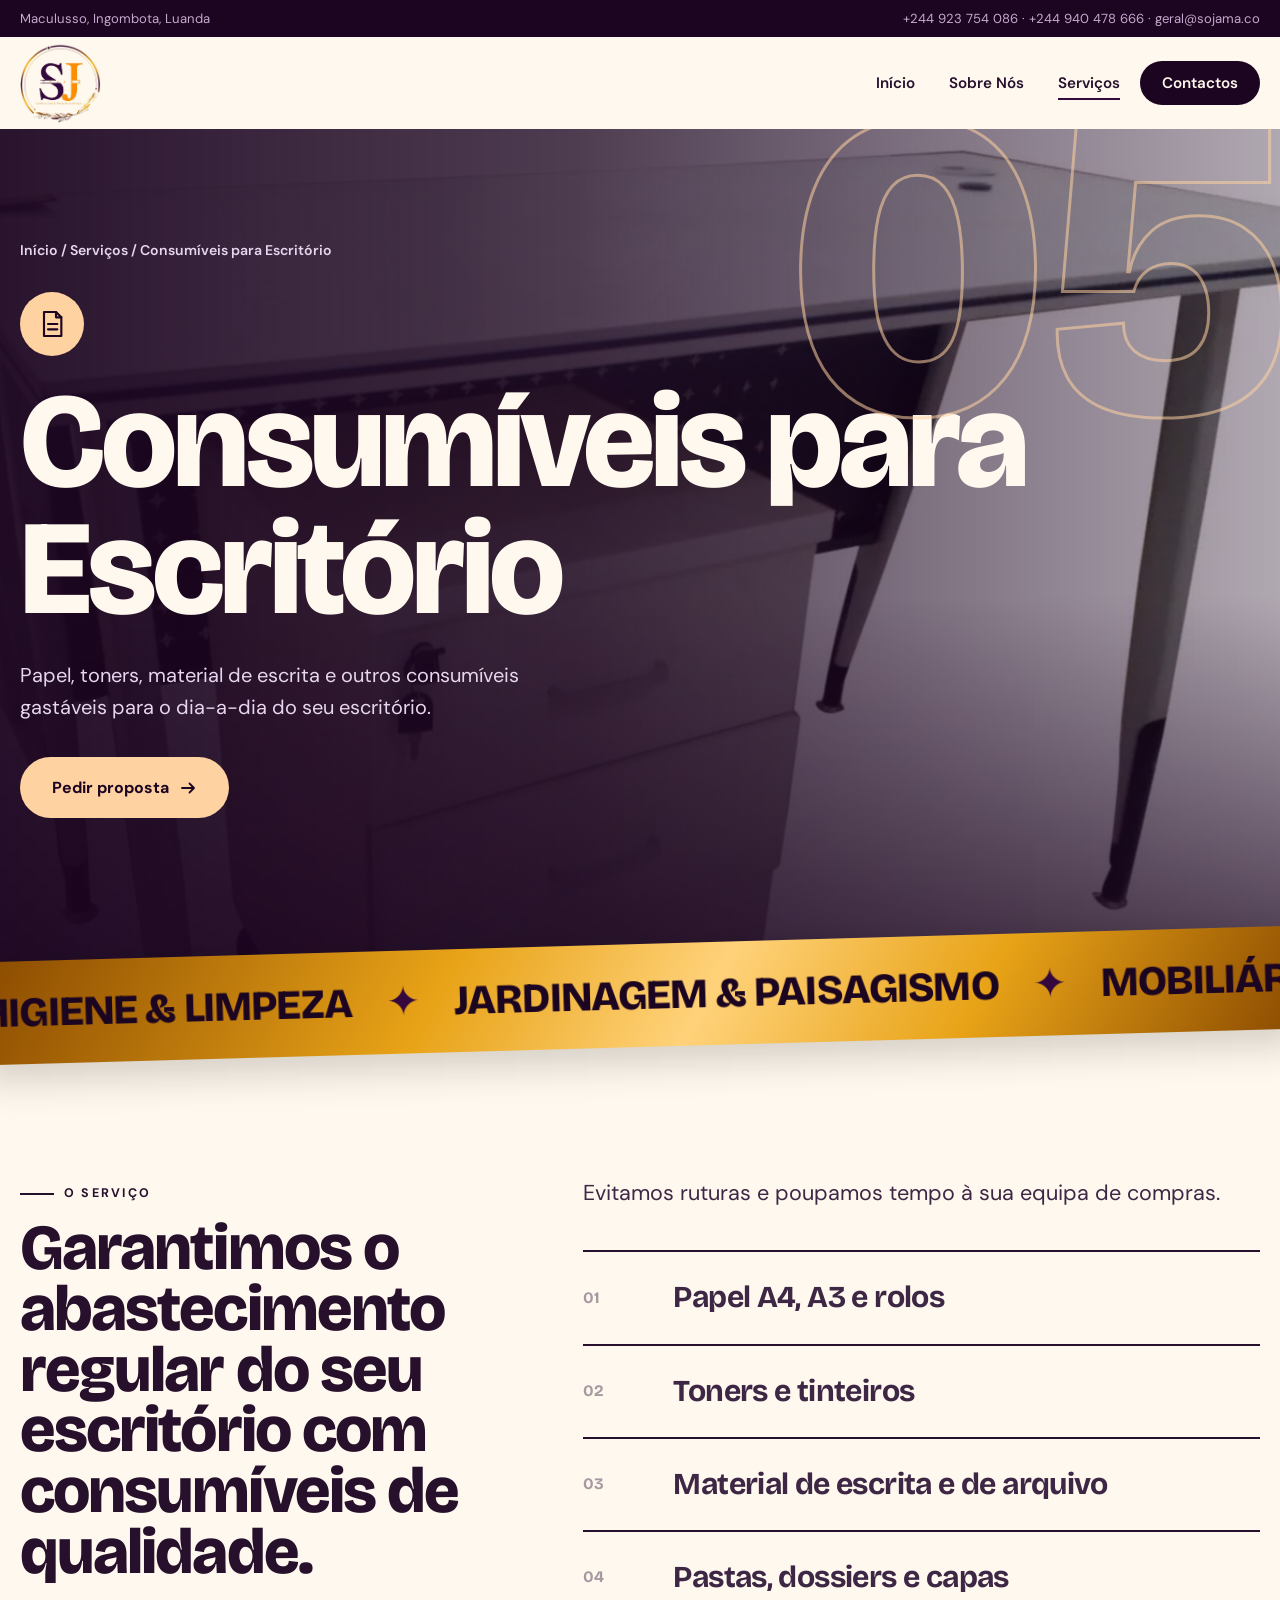
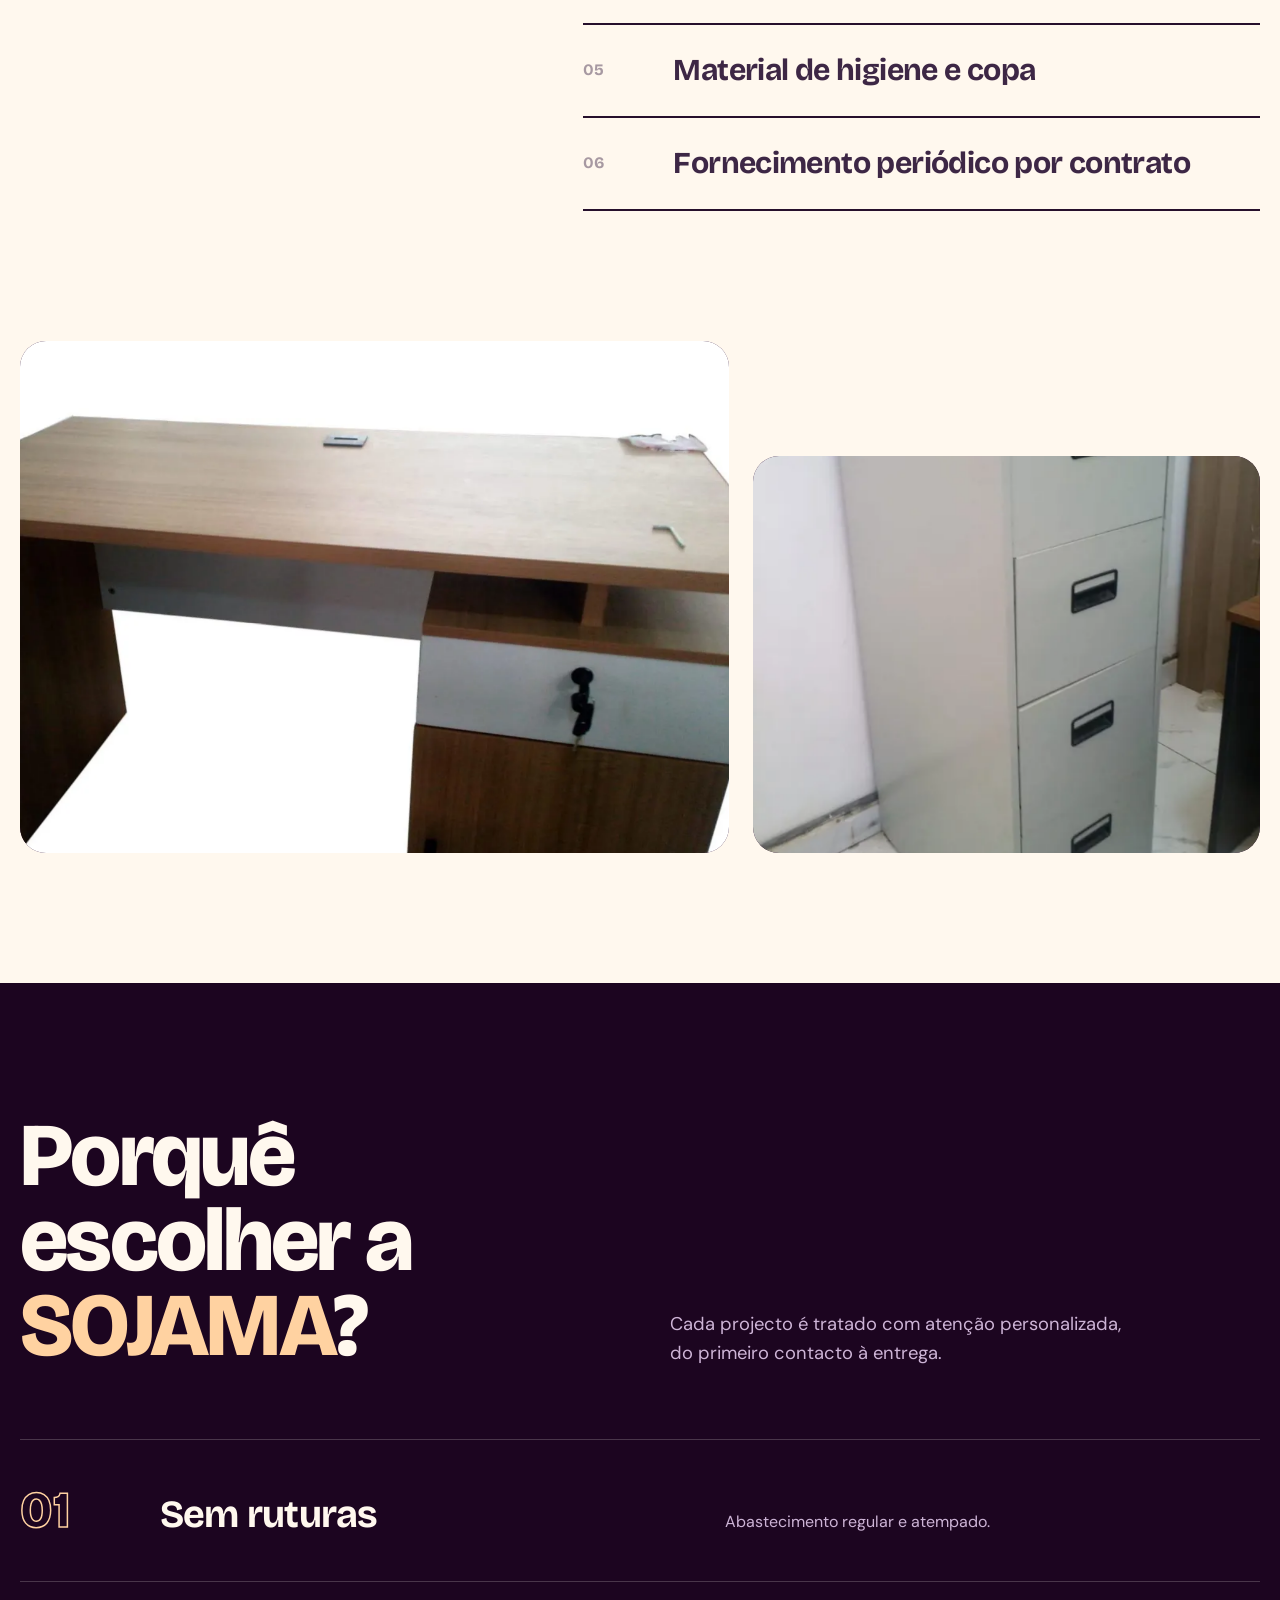
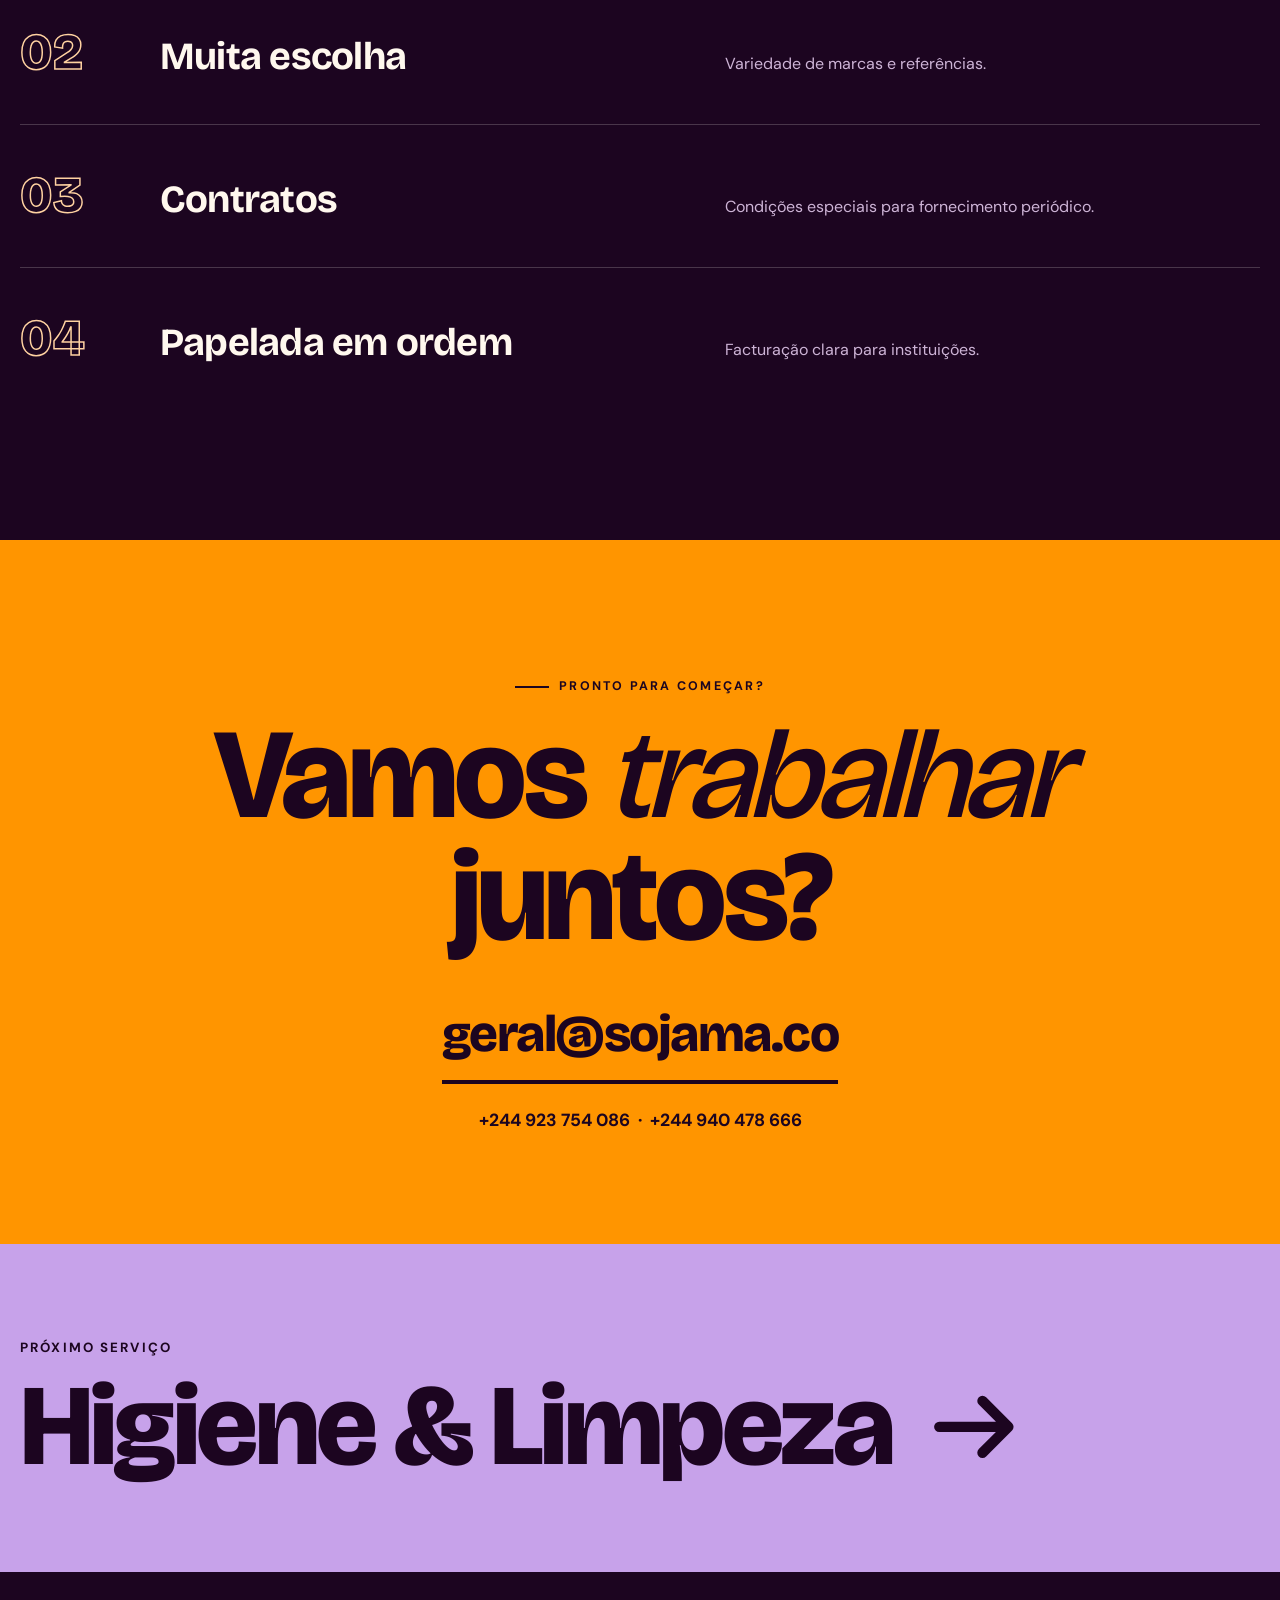
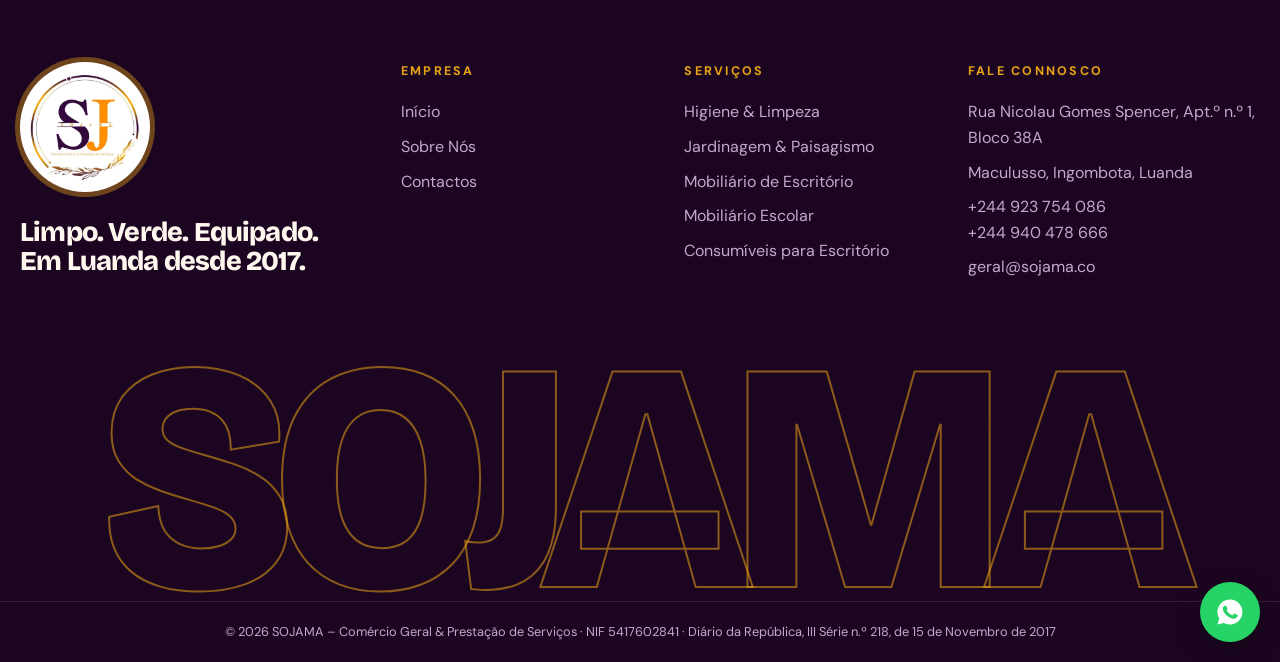
==== commit 3c688774: "Subida da sojama2" ====
--- a/consumiveis-escritorio.html
+++ b/consumiveis-escritorio.html
@@ -26,7 +26,7 @@
 </ul></nav>
 </div></header>
 
-<section class="ph" style="--c:#ffd2a1"><div class="ph-bg"><img data-vel=".18" src="img/escritorio-cadeira-preta-1600.webp" srcset="img/escritorio-cadeira-preta-640.webp 512w, img/escritorio-cadeira-preta-1600.webp 1280w" sizes="100vw" width="1280" height="1918" alt="" fetchpriority="high" decoding="async"></div><div class="gnum" data-vel="-.08">05</div>
+<section class="ph" style="--c:#ffd2a1"><div class="ph-bg"><img src="img/escritorio-mesa-gavetas-l.webp" srcset="img/escritorio-mesa-gavetas-s.webp 640w, img/escritorio-mesa-gavetas-l.webp 1280w" sizes="100vw" width="1280" height="960" alt="" data-vel=".18" fetchpriority="high" decoding="async"></div><div class="gnum" data-vel="-.08">05</div>
 <div class="container">
 <div class="crumbs"><a href="index.html">Início</a> / <a href="index.html#servicos">Serviços</a> / Consumíveis para Escritório</div>
 <span class="ph-ico"><svg viewBox="0 0 24 24" fill="none" stroke="currentColor" stroke-width="1.6" stroke-linecap="round" stroke-linejoin="round" stroke-width="1.8"><path d="M6 3h9l4 4v14H6z"/><path d="M15 3v4h4M9 12h7M9 16h7"/></svg></span>
@@ -39,8 +39,8 @@
 <div class="txt rv"><p>Evitamos ruturas e poupamos tempo à sua equipa de compras.</p><div class="itens" style="margin-top:40px"><div class="item rv" style="--d:0s"><i>01</i><span>Papel A4, A3 e rolos</span><svg viewBox="0 0 24 24" fill="none" stroke="currentColor" stroke-width="2.4" stroke-linecap="round" stroke-linejoin="round"><path d="M4 12h16M14 6l6 6-6 6"/></svg></div><div class="item rv" style="--d:0.05s"><i>02</i><span>Toners e tinteiros</span><svg viewBox="0 0 24 24" fill="none" stroke="currentColor" stroke-width="2.4" stroke-linecap="round" stroke-linejoin="round"><path d="M4 12h16M14 6l6 6-6 6"/></svg></div><div class="item rv" style="--d:0.1s"><i>03</i><span>Material de escrita e de arquivo</span><svg viewBox="0 0 24 24" fill="none" stroke="currentColor" stroke-width="2.4" stroke-linecap="round" stroke-linejoin="round"><path d="M4 12h16M14 6l6 6-6 6"/></svg></div><div class="item rv" style="--d:0.15000000000000002s"><i>04</i><span>Pastas, dossiers e capas</span><svg viewBox="0 0 24 24" fill="none" stroke="currentColor" stroke-width="2.4" stroke-linecap="round" stroke-linejoin="round"><path d="M4 12h16M14 6l6 6-6 6"/></svg></div><div class="item rv" style="--d:0.2s"><i>05</i><span>Material de higiene e copa</span><svg viewBox="0 0 24 24" fill="none" stroke="currentColor" stroke-width="2.4" stroke-linecap="round" stroke-linejoin="round"><path d="M4 12h16M14 6l6 6-6 6"/></svg></div><div class="item rv" style="--d:0.25s"><i>06</i><span>Fornecimento periódico por contrato</span><svg viewBox="0 0 24 24" fill="none" stroke="currentColor" stroke-width="2.4" stroke-linecap="round" stroke-linejoin="round"><path d="M4 12h16M14 6l6 6-6 6"/></svg></div></div></div>
 </div></section>
 <section class="galeria"><div class="container gal">
-<figure class="fig ga rv-img"><img src="img/escritorio-mesa-1600.webp" srcset="img/escritorio-mesa-640.webp 640w, img/escritorio-mesa-1600.webp 1600w" sizes="(min-width:960px) 58vw, 100vw" width="1600" height="1600" alt="Secretária branca com computador e cadeira" loading="lazy" decoding="async" data-par=".12"></figure>
-<figure class="fig gb rv-img" style="--d:.15s"><img src="img/escritorio-cadeira-vermelha-1600.webp" srcset="img/escritorio-cadeira-vermelha-640.webp 512w, img/escritorio-cadeira-vermelha-1600.webp 1280w" sizes="(min-width:960px) 34vw, 100vw" width="1280" height="1918" alt="Posto de trabalho com cadeira ergonómica vermelha" loading="lazy" decoding="async" data-par=".12"></figure>
+<figure class="fig ga rv-img"><img src="img/escritorio-mesa-madeira-l.webp" srcset="img/escritorio-mesa-madeira-s.webp 640w, img/escritorio-mesa-madeira-l.webp 1280w" sizes="(min-width:960px) 58vw, 100vw" width="1280" height="960" alt="Secretária de escritório com gavetas" loading="lazy" decoding="async" data-par=".12"></figure>
+<figure class="fig gb rv-img" style="--d:.15s"><img src="img/escritorio-arquivador-l.webp" srcset="img/escritorio-arquivador-s.webp 640w, img/escritorio-arquivador-l.webp 980w" sizes="(min-width:960px) 34vw, 100vw" width="980" height="1280" alt="Arquivador metálico de quatro gavetas" loading="lazy" decoding="async" data-par=".12"></figure>
 </div></section>
 <section class="porque pad" style="--c:#ffd2a1"><div class="container">
 <div class="pq-topo"><h2 class="disp rv">Porquê escolher a <span style="color:#ffd2a1">SOJAMA</span>?</h2><p class="rv">Cada projecto é tratado com atenção personalizada, do primeiro contacto à entrega.</p></div>
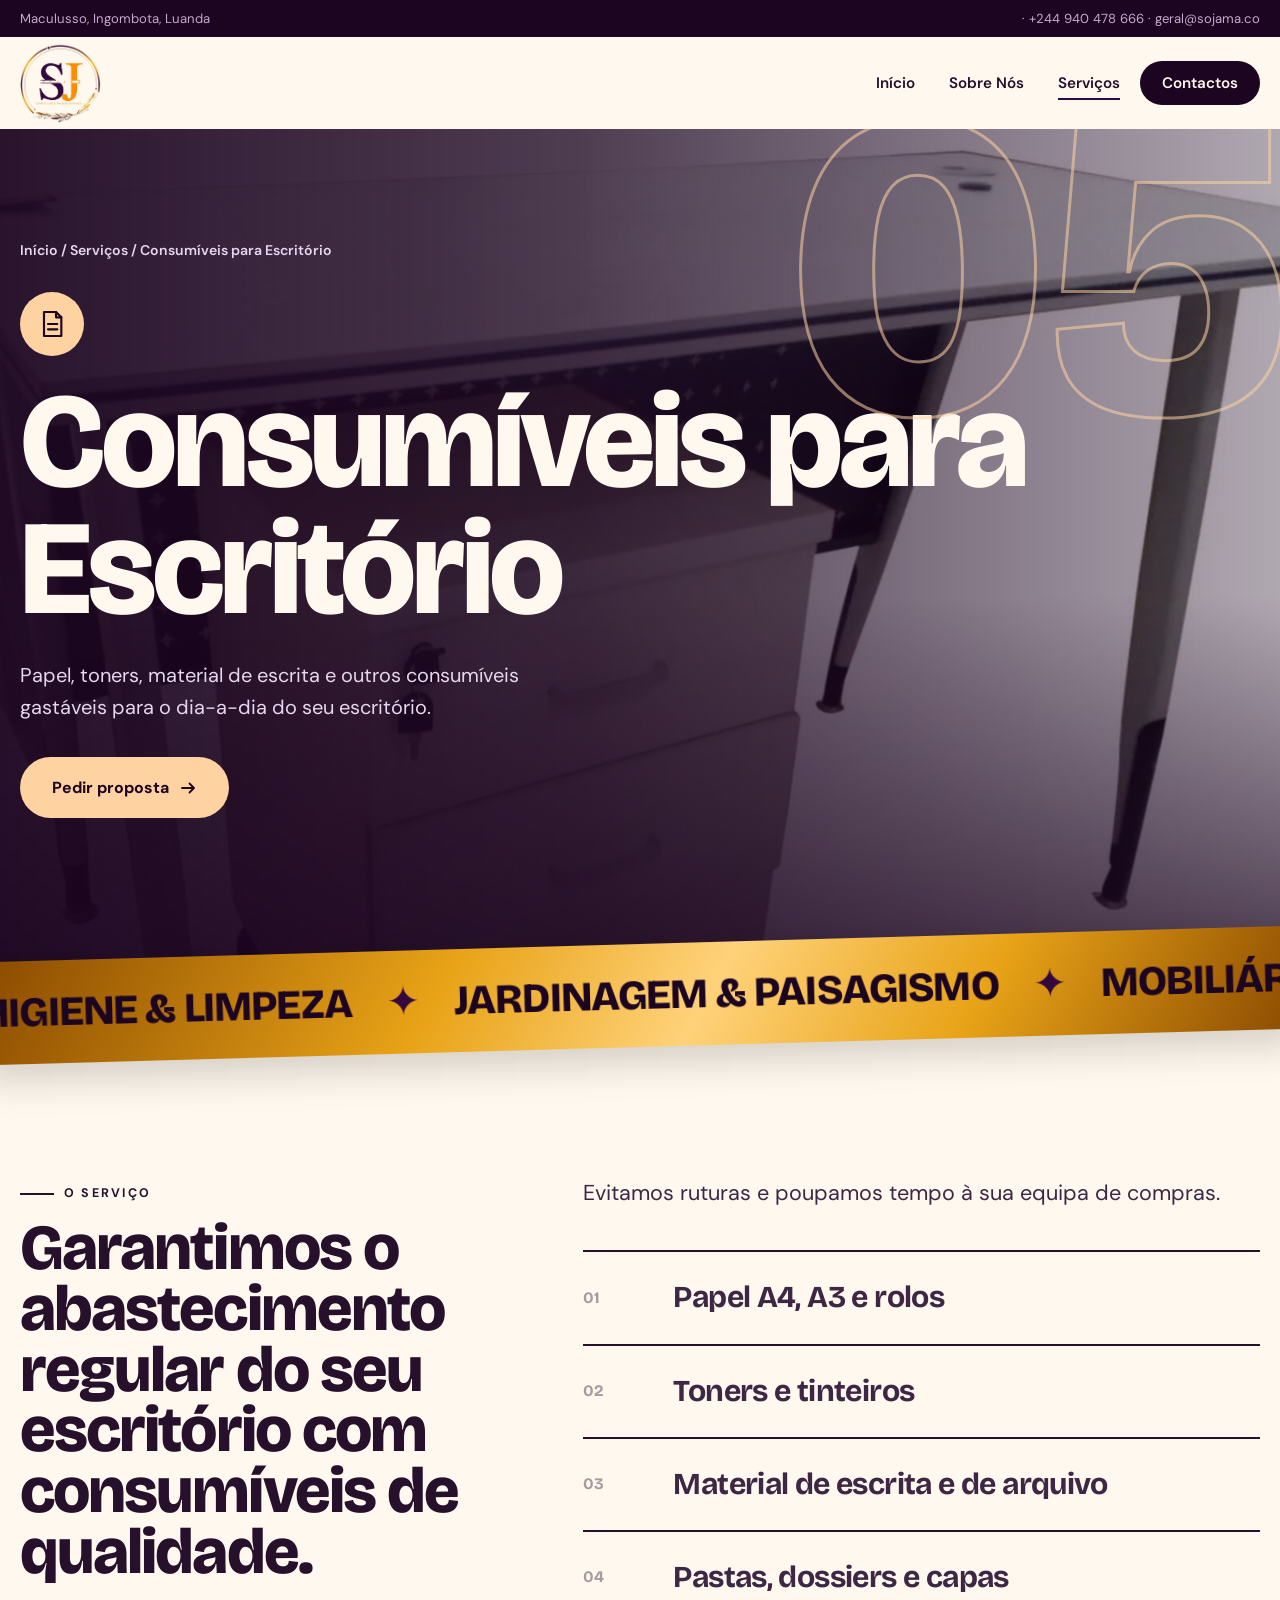
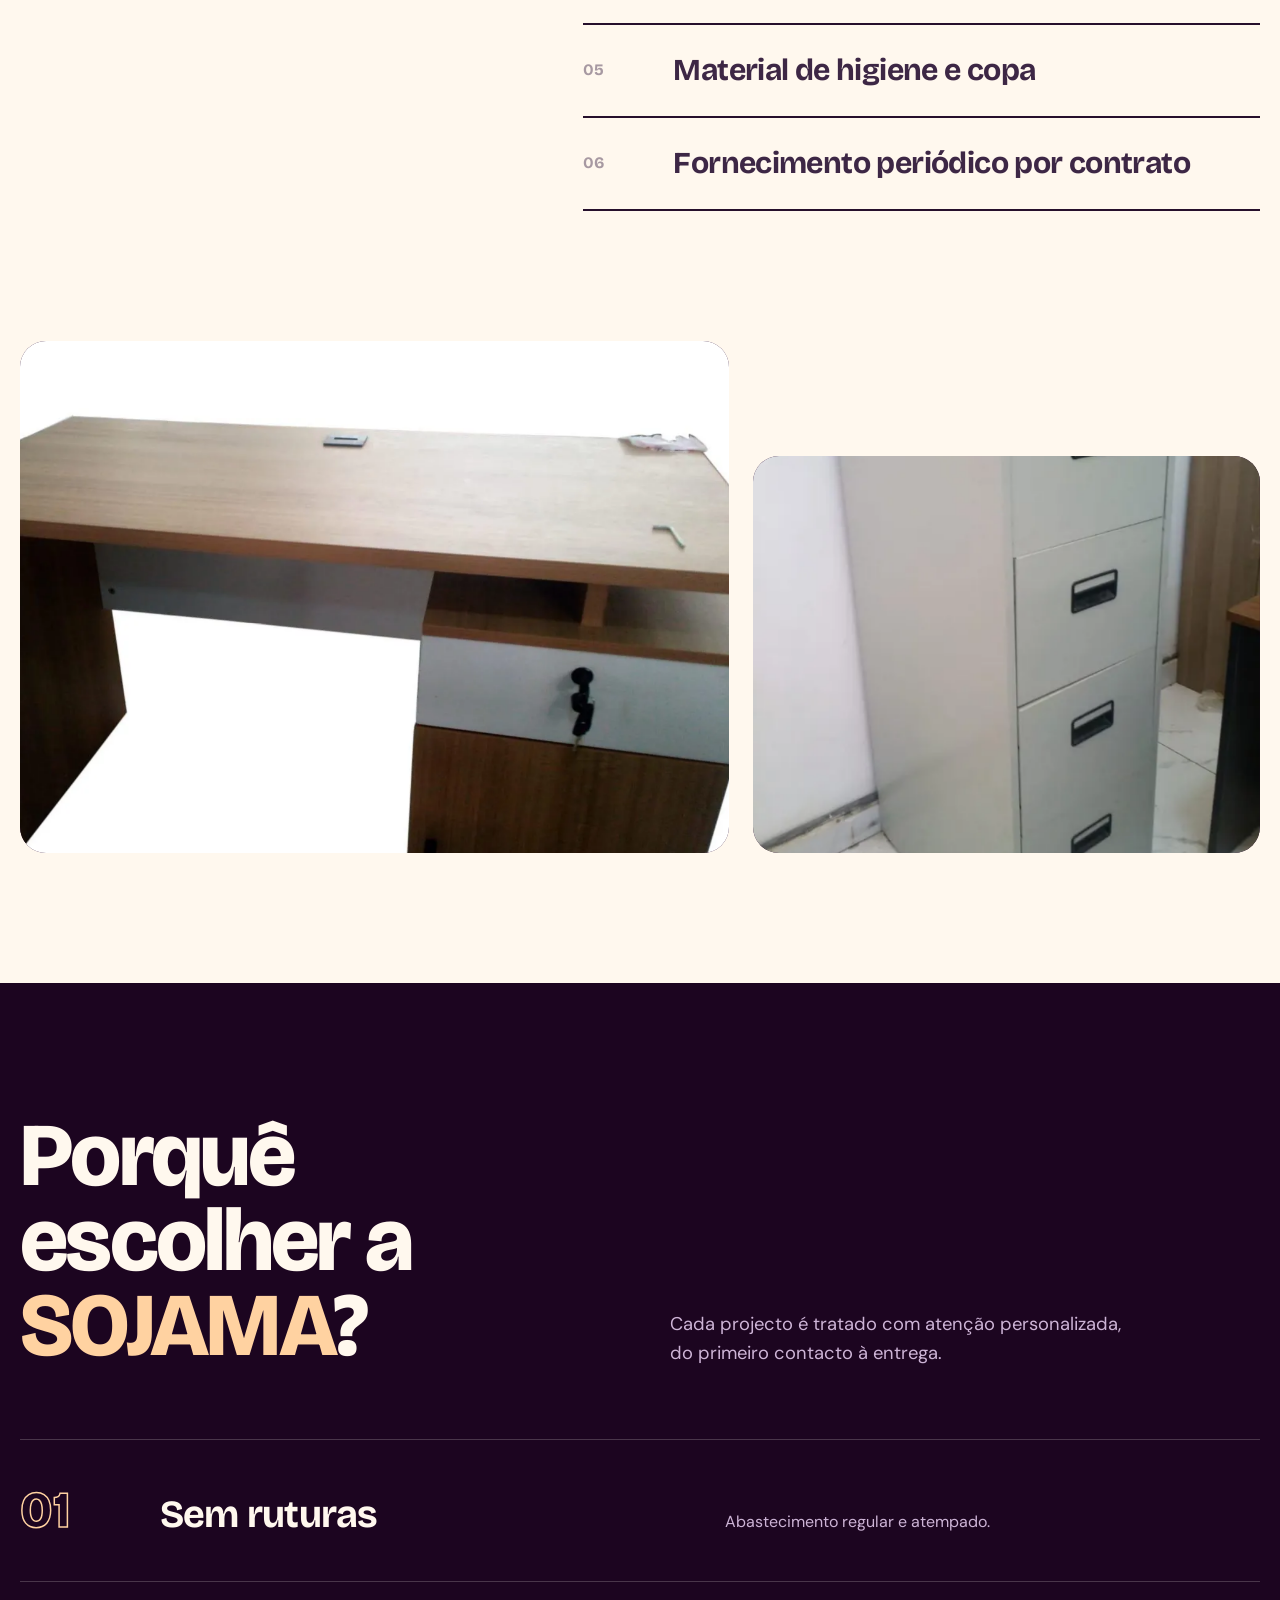
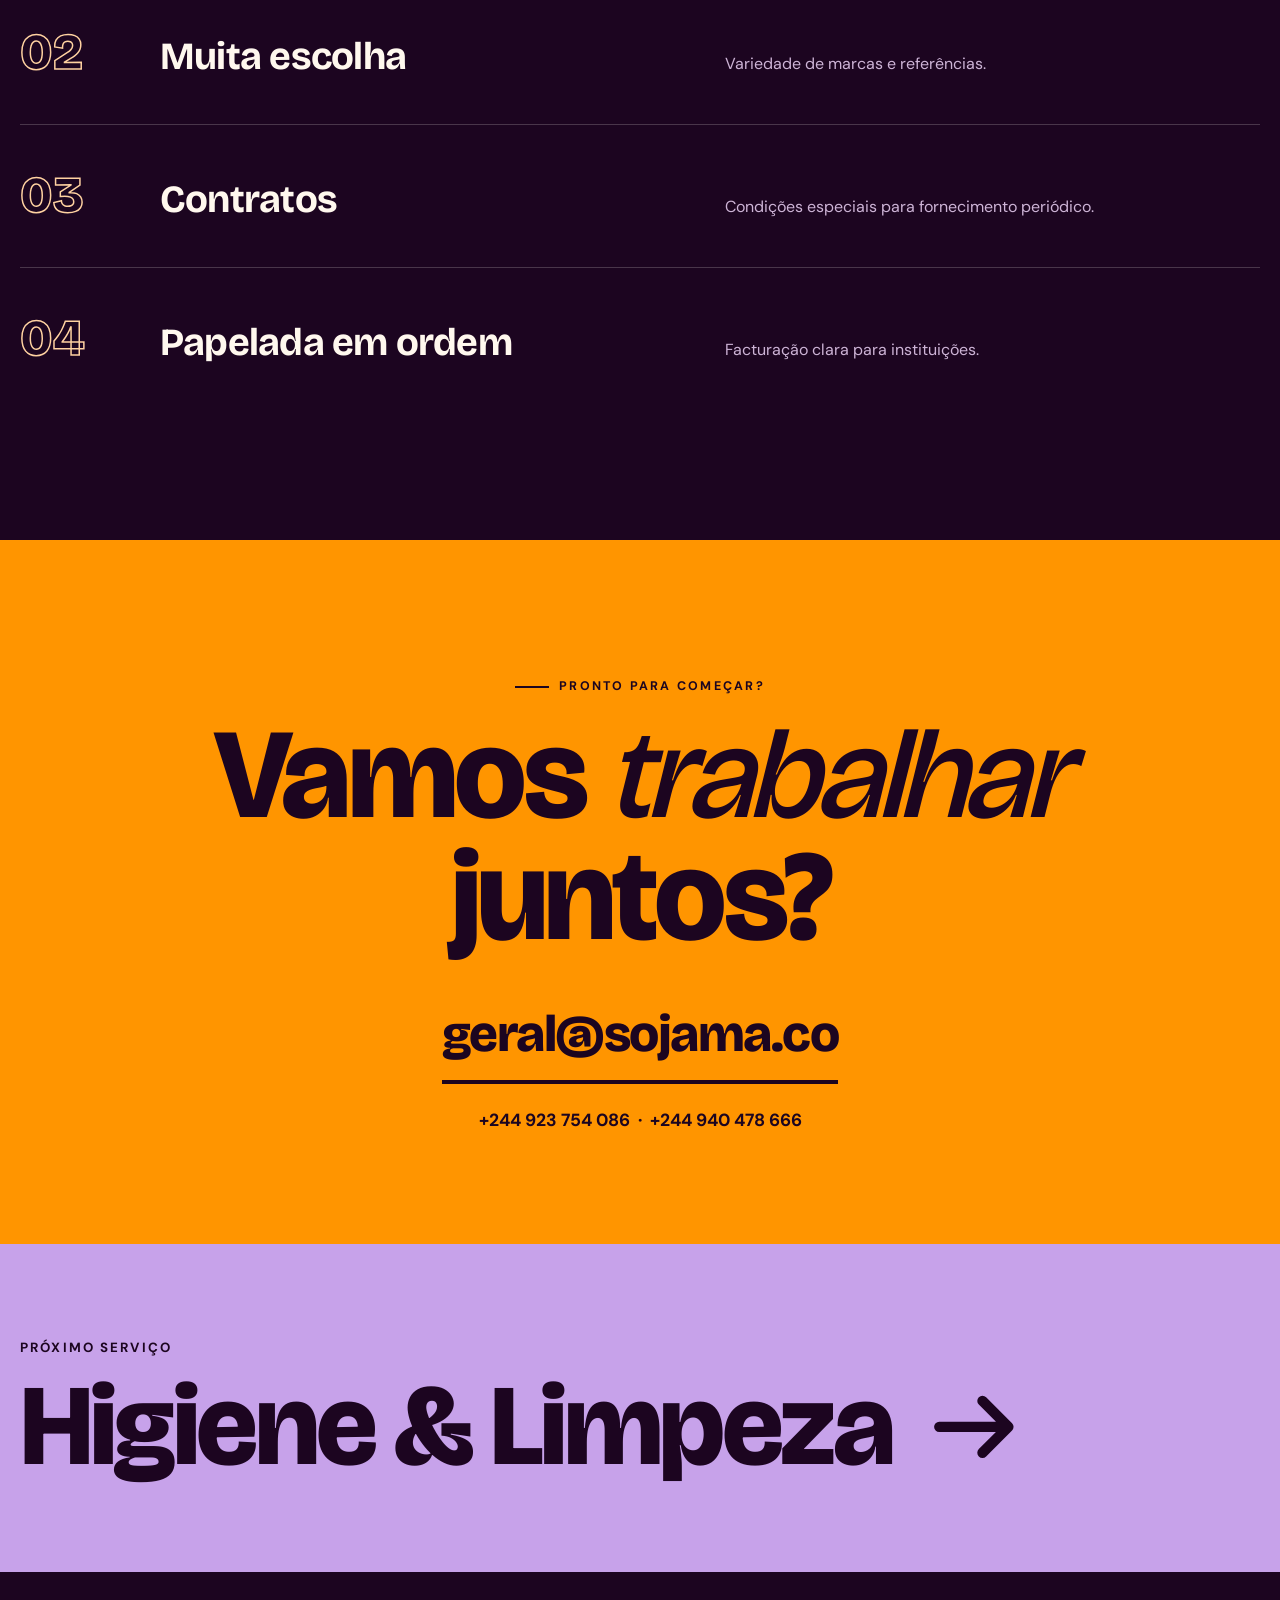
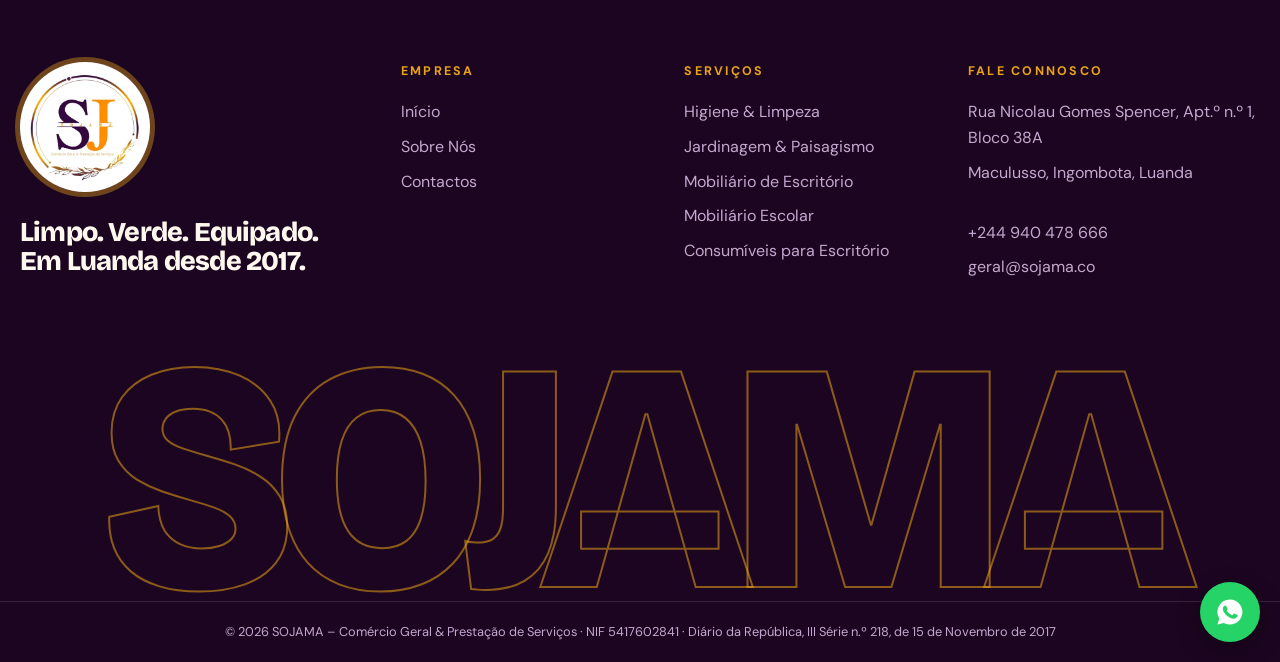
==== commit 5ed022a4: "Remove duplicate topbar section in HTML" ====
--- a/consumiveis-escritorio.html
+++ b/consumiveis-escritorio.html
@@ -14,7 +14,7 @@
 </head>
 <body>
 <div class="progress"></div>
-<div class="topbar"><div class="container"><span>Maculusso, Ingombota, Luanda</span><span><a href="tel:+244923754086">+244 923 754 086</a> · <a href="tel:+244940478666">+244 940 478 666</a> · <a href="mailto:geral@sojama.co">geral@sojama.co</a></span></div></div>
+<div class="topbar"><div class="container"><span>Maculusso, Ingombota, Luanda</span><span> · <a href="tel:+244940478666">+244 940 478 666</a> · <a href="mailto:geral@sojama.co">geral@sojama.co</a></span></div></div>
 <header class="site"><div class="container">
 <a class="logo" href="index.html" aria-label="SOJAMA – início"><img src="imagem/logo.png" alt="SOJAMA – Comércio Geral &amp; Prestação de Serviços" width="64" height="64"></a>
 <button class="burger" aria-label="Menu"><span></span><span></span><span></span></button>
@@ -53,7 +53,7 @@
 <div><div class="flogo"><img src="imagem/logo.png" alt="SOJAMA" width="120" height="120"></div><p class="big">Limpo. Verde. Equipado. Em Luanda desde 2017.</p></div>
 <div><h4>Empresa</h4><ul><li><a href="index.html">Início</a></li><li><a href="sobre.html">Sobre Nós</a></li><li><a href="contactos.html">Contactos</a></li></ul></div>
 <div><h4>Serviços</h4><ul><li><a href="higiene-limpeza.html">Higiene & Limpeza</a></li><li><a href="jardinagem-paisagismo.html">Jardinagem & Paisagismo</a></li><li><a href="mobiliario-escritorio.html">Mobiliário de Escritório</a></li><li><a href="mobiliario-escolar.html">Mobiliário Escolar</a></li><li><a href="consumiveis-escritorio.html">Consumíveis para Escritório</a></li></ul></div>
-<div><h4>Fale connosco</h4><ul><li>Rua Nicolau Gomes Spencer, Apt.º n.º 1, Bloco 38A</li><li>Maculusso, Ingombota, Luanda</li><li><a href="tel:+244923754086">+244 923 754 086</a><br><a href="tel:+244940478666">+244 940 478 666</a></li><li><a href="mailto:geral@sojama.co">geral@sojama.co</a></li></ul></div>
+<div><h4>Fale connosco</h4><ul><li>Rua Nicolau Gomes Spencer, Apt.º n.º 1, Bloco 38A</li><li>Maculusso, Ingombota, Luanda</li><li><br><a href="tel:+244940478666">+244 940 478 666</a></li><li><a href="mailto:geral@sojama.co">geral@sojama.co</a></li></ul></div>
 </div></div>
 <div class="wordmark" aria-hidden="true">SOJAMA</div>
 <div class="legal">© 2026 SOJAMA – Comércio Geral &amp; Prestação de Serviços · NIF 5417602841 · Diário da República, III Série n.º 218, de 15 de Novembro de 2017</div>
@@ -61,4 +61,4 @@
 <a class="whats" href="https://wa.me/244923754086" aria-label="WhatsApp" target="_blank" rel="noopener"><svg viewBox="0 0 24 24" fill="currentColor"><path d="M12 2a10 10 0 00-8.6 15.1L2 22l5-1.3A10 10 0 1012 2zm5.2 14.1c-.2.6-1.3 1.2-1.8 1.2-.5.1-1 .2-3.3-.7-2.8-1.2-4.6-4-4.7-4.2-.1-.2-1.1-1.5-1.1-2.9s.7-2 1-2.3c.2-.3.5-.3.7-.3h.5c.2 0 .4 0 .6.5l.8 2c.1.2.1.3 0 .5l-.3.4c-.1.2-.3.3-.1.6.2.3.8 1.3 1.7 2.1 1.1 1 2.1 1.300 2.400 1.500.3.100.5.100.600-.1l.9-1c.2-.3.4-.2.600-.1l1.900.9c.3.1.5.2.5.3.1.100.1.600-.1 1.200z"/></svg></a>
 <script src="js/main.js"></script>
 </body>
-</html>+</html>
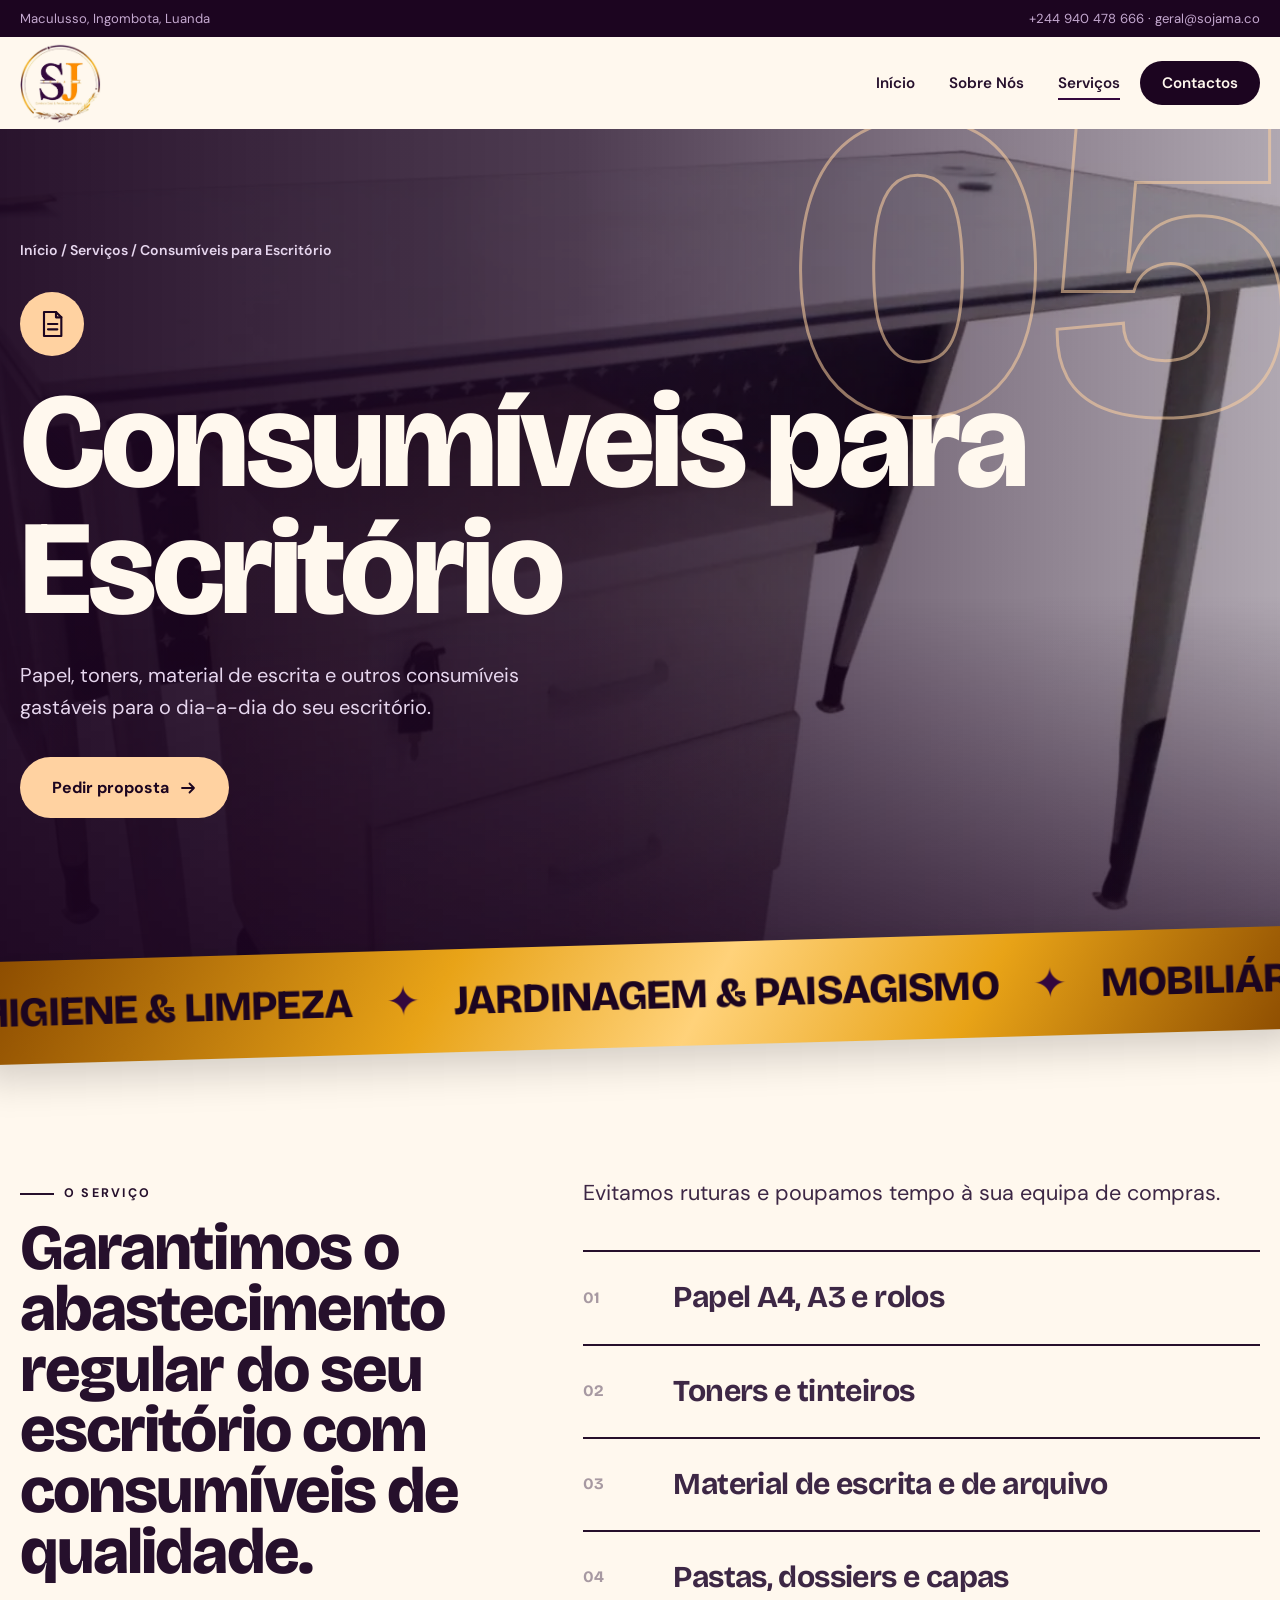
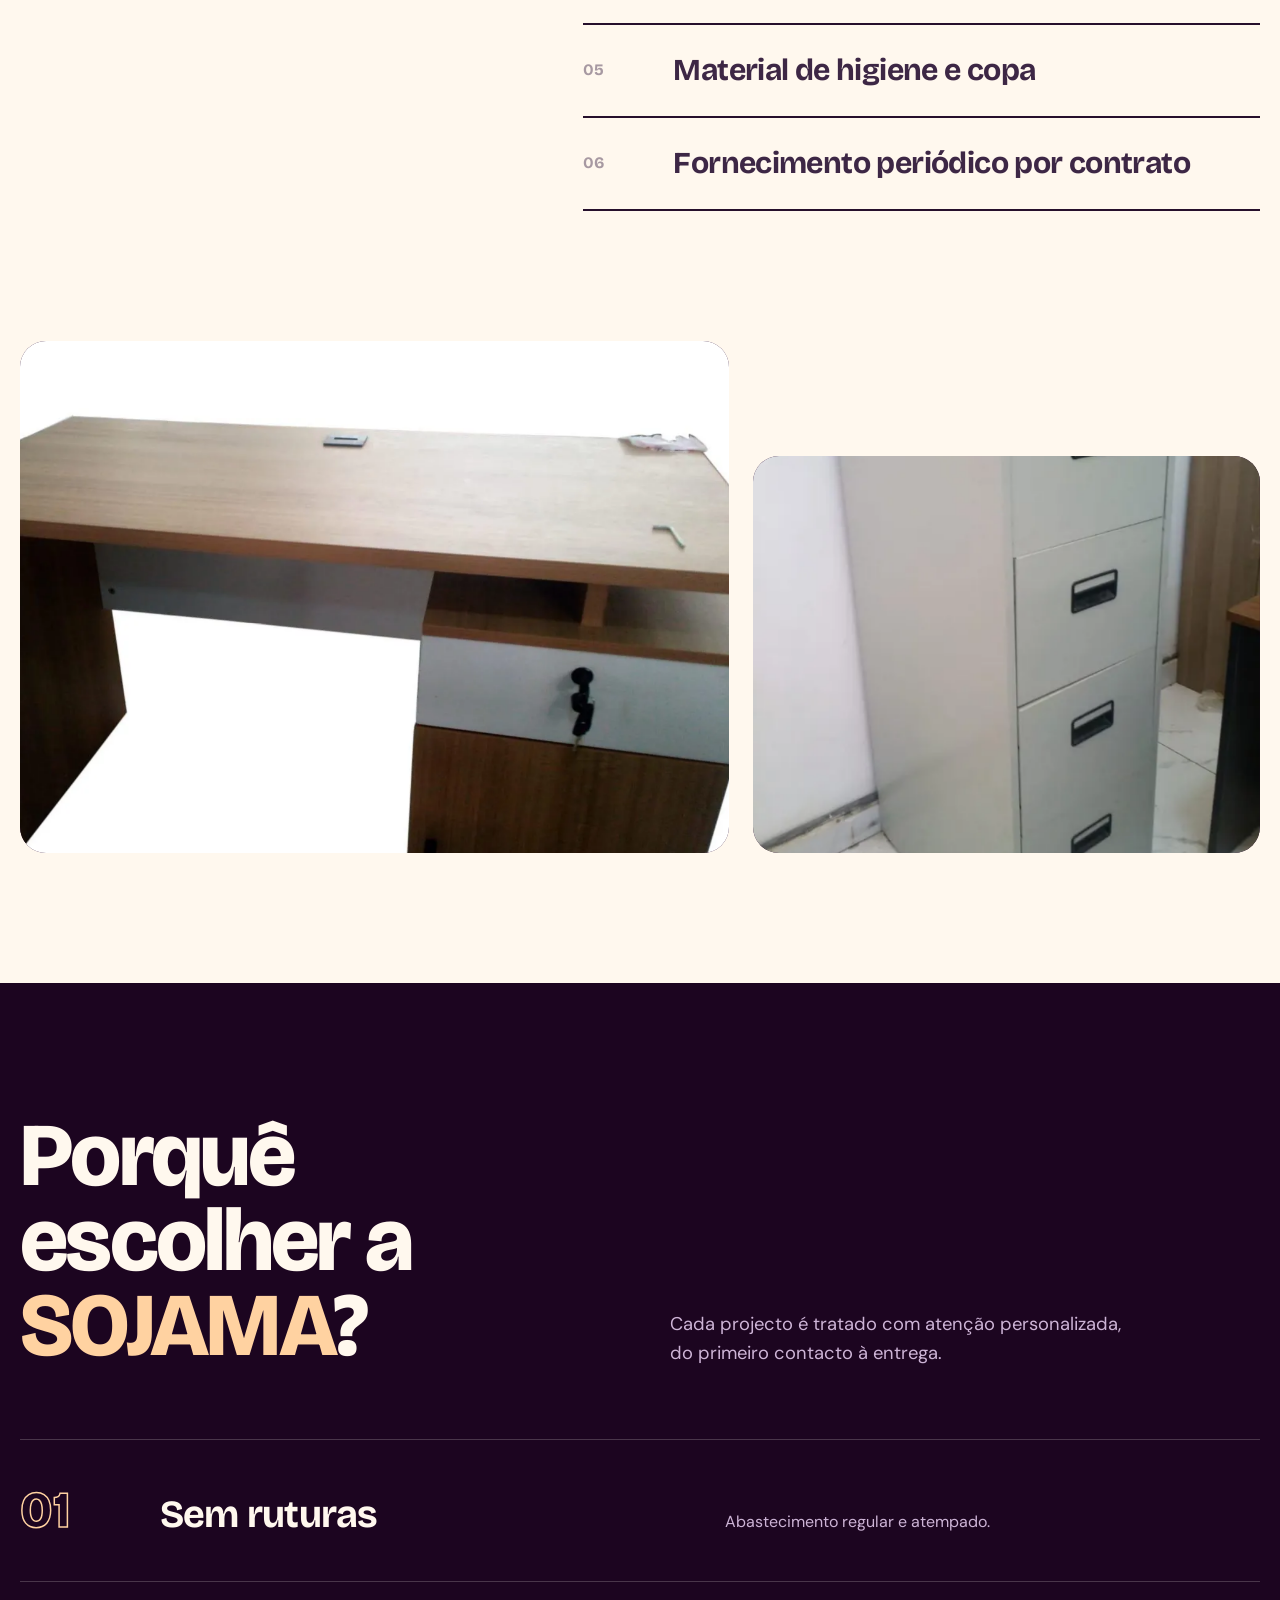
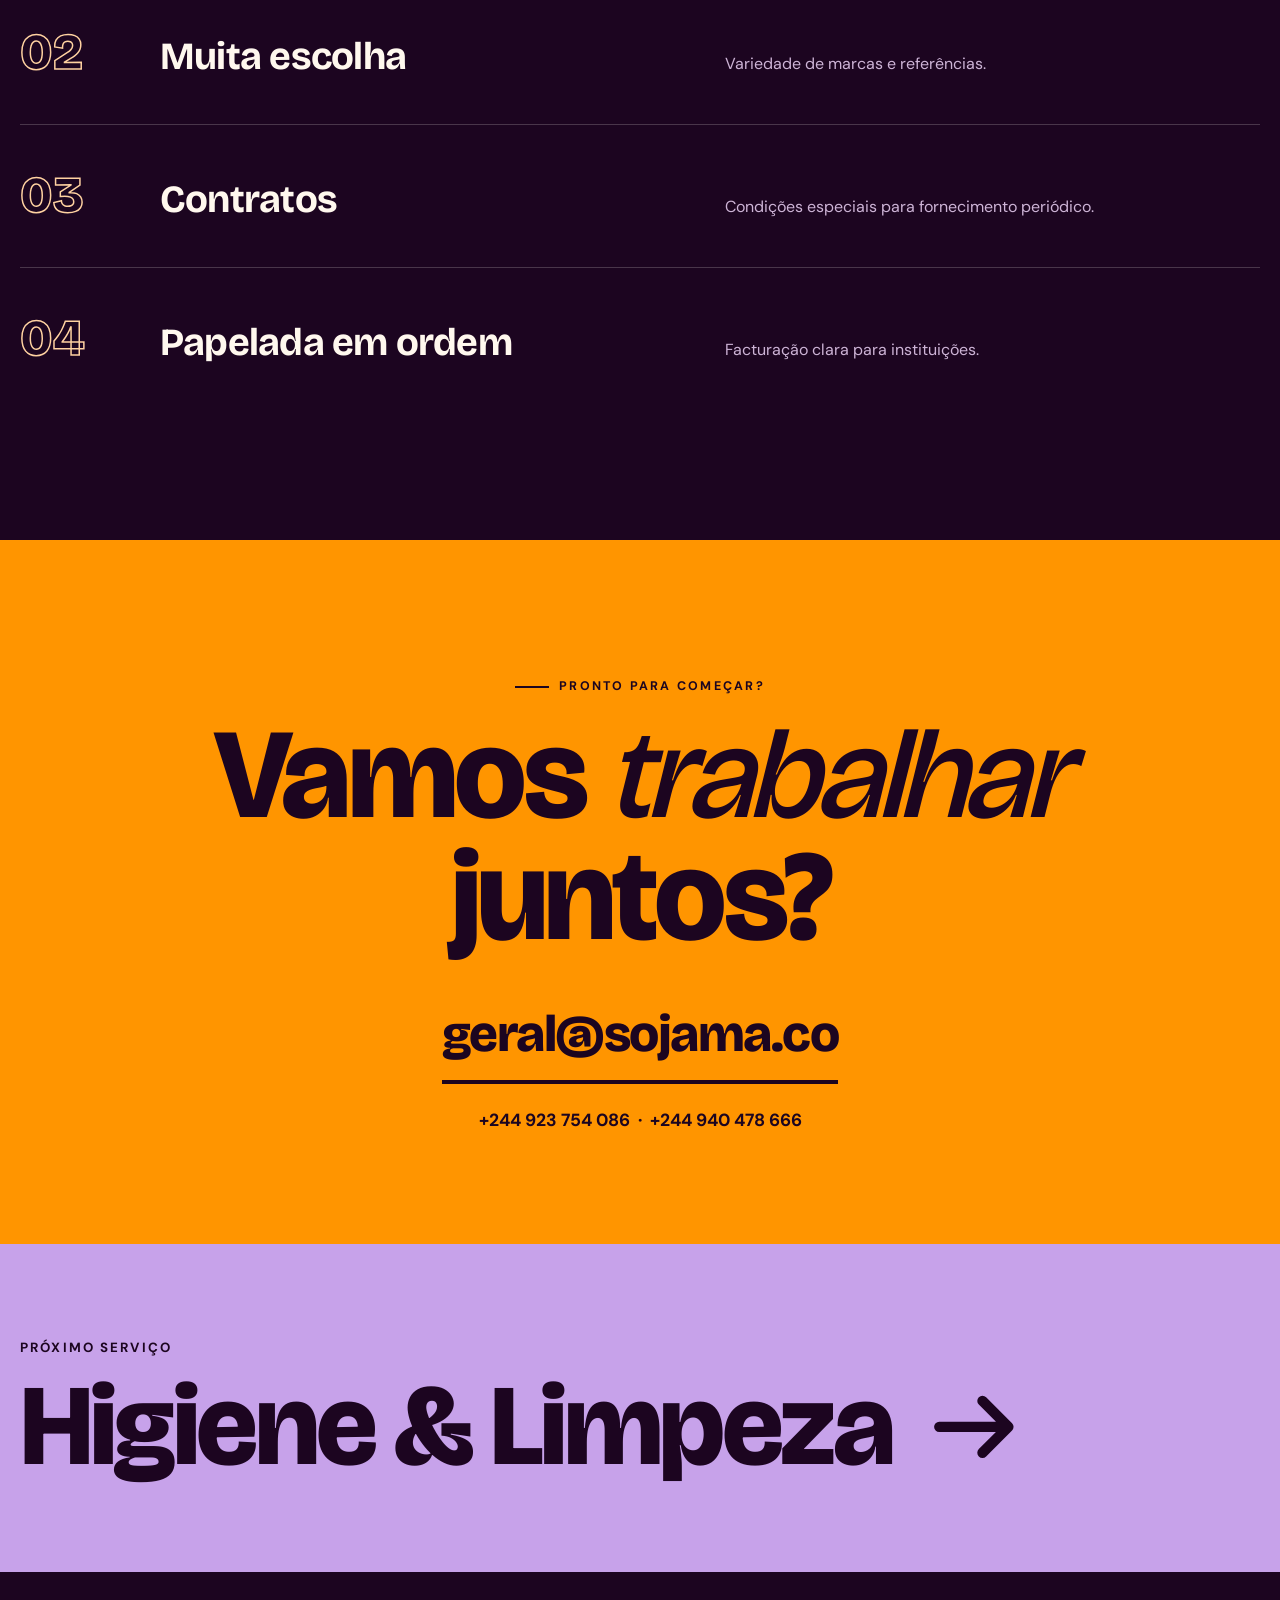
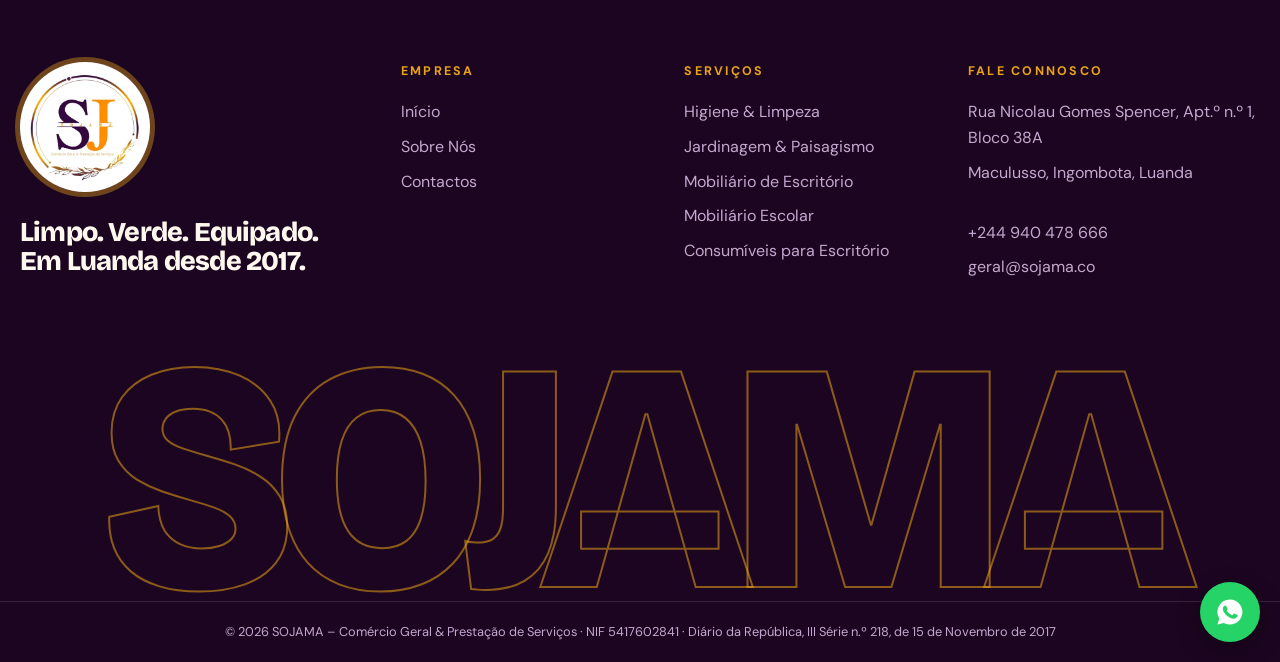
==== commit 2c2d4ac1: "Update consumiveis-escritorio.html" ====
--- a/consumiveis-escritorio.html
+++ b/consumiveis-escritorio.html
@@ -14,7 +14,7 @@
 </head>
 <body>
 <div class="progress"></div>
-<div class="topbar"><div class="container"><span>Maculusso, Ingombota, Luanda</span><span> · <a href="tel:+244940478666">+244 940 478 666</a> · <a href="mailto:geral@sojama.co">geral@sojama.co</a></span></div></div>
+<div class="topbar"><div class="container"><span>Maculusso, Ingombota, Luanda</span><span> <a href="tel:+244940478666">+244 940 478 666</a> · <a href="mailto:geral@sojama.co">geral@sojama.co</a></span></div></div>
 <header class="site"><div class="container">
 <a class="logo" href="index.html" aria-label="SOJAMA – início"><img src="imagem/logo.png" alt="SOJAMA – Comércio Geral &amp; Prestação de Serviços" width="64" height="64"></a>
 <button class="burger" aria-label="Menu"><span></span><span></span><span></span></button>
